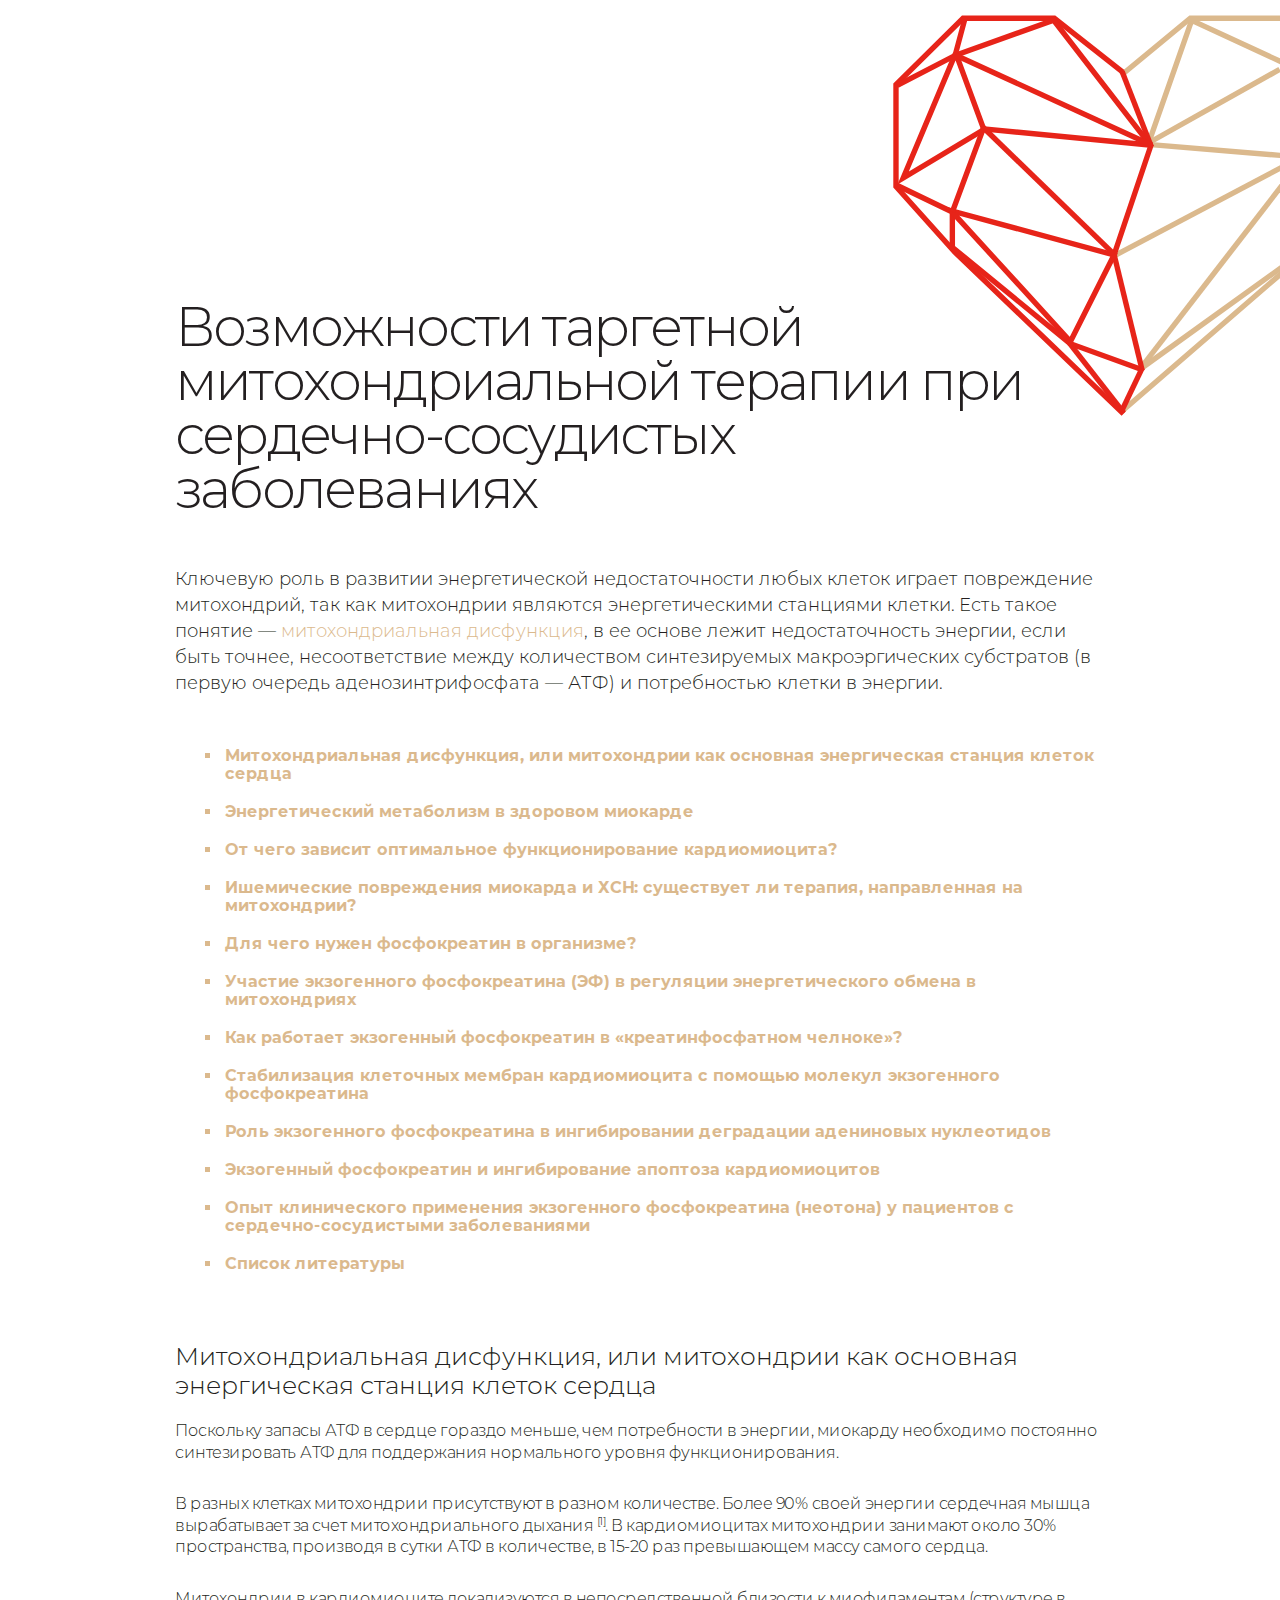
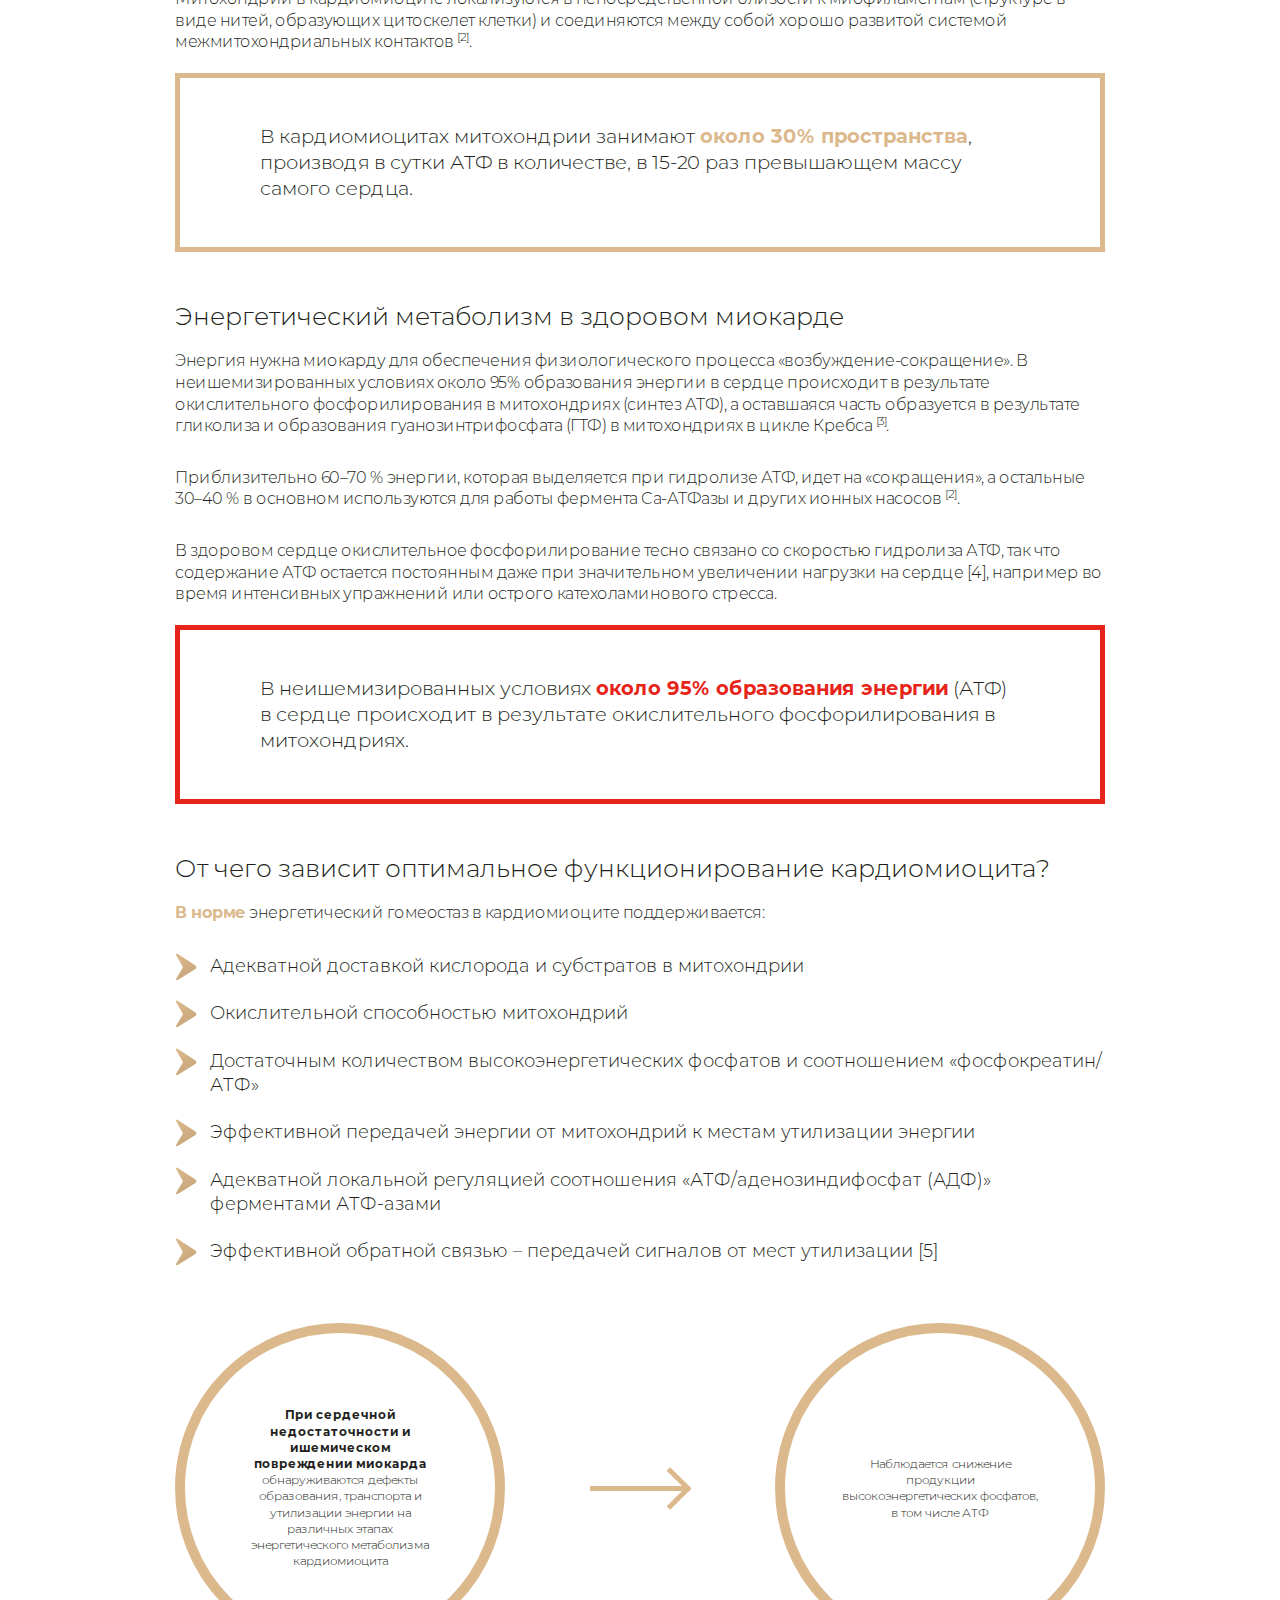
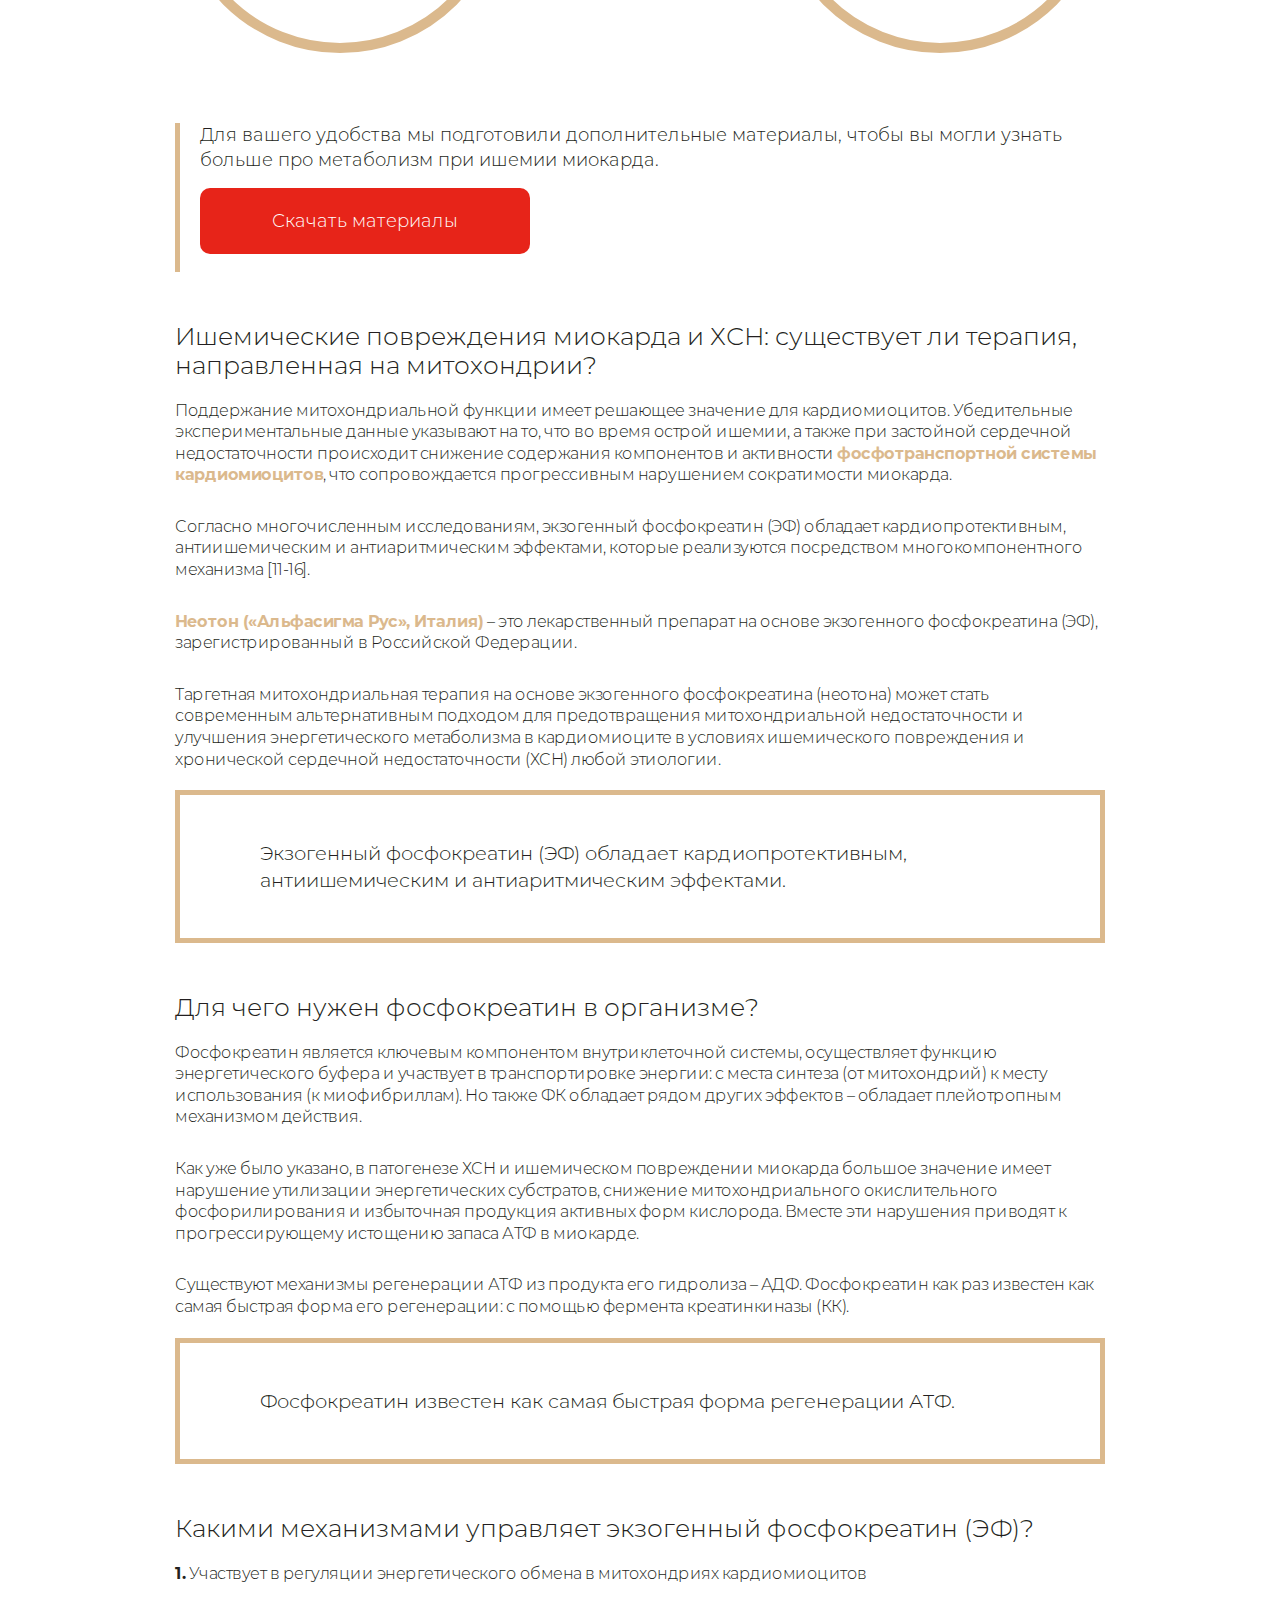
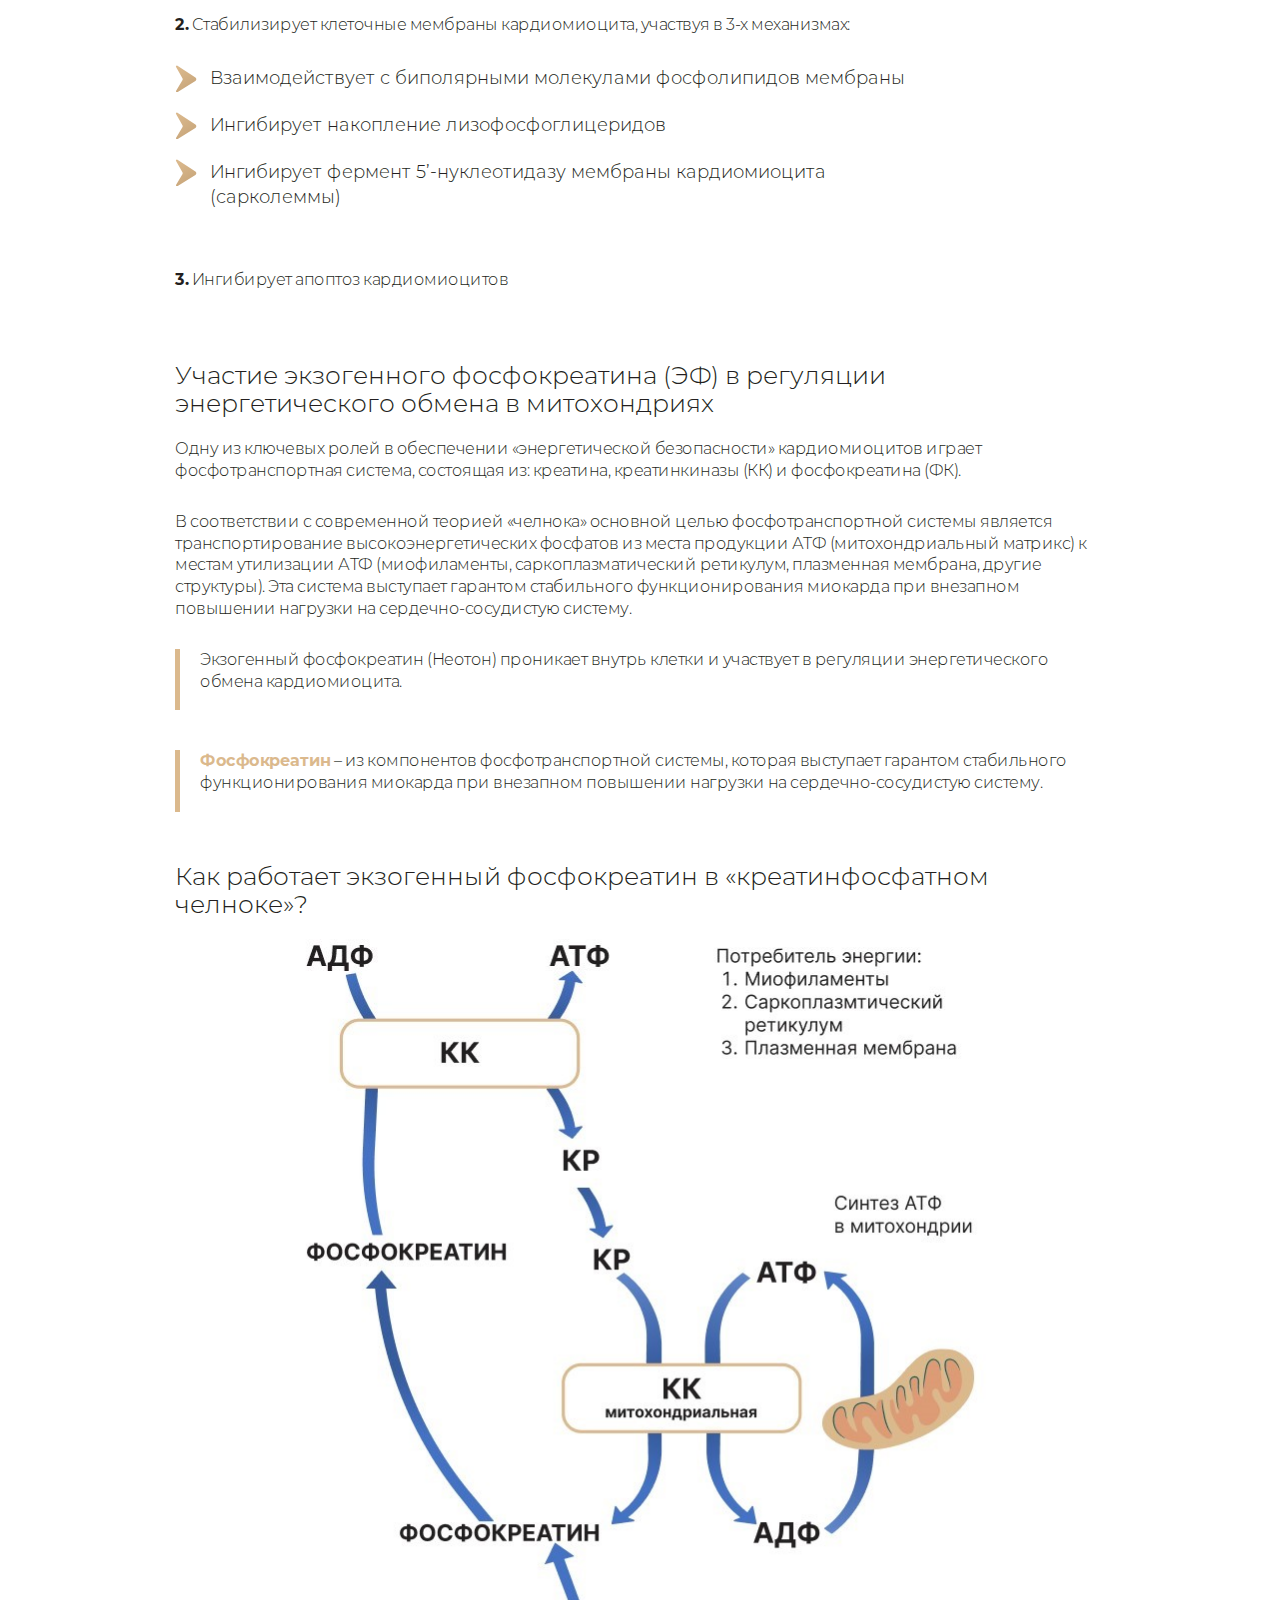
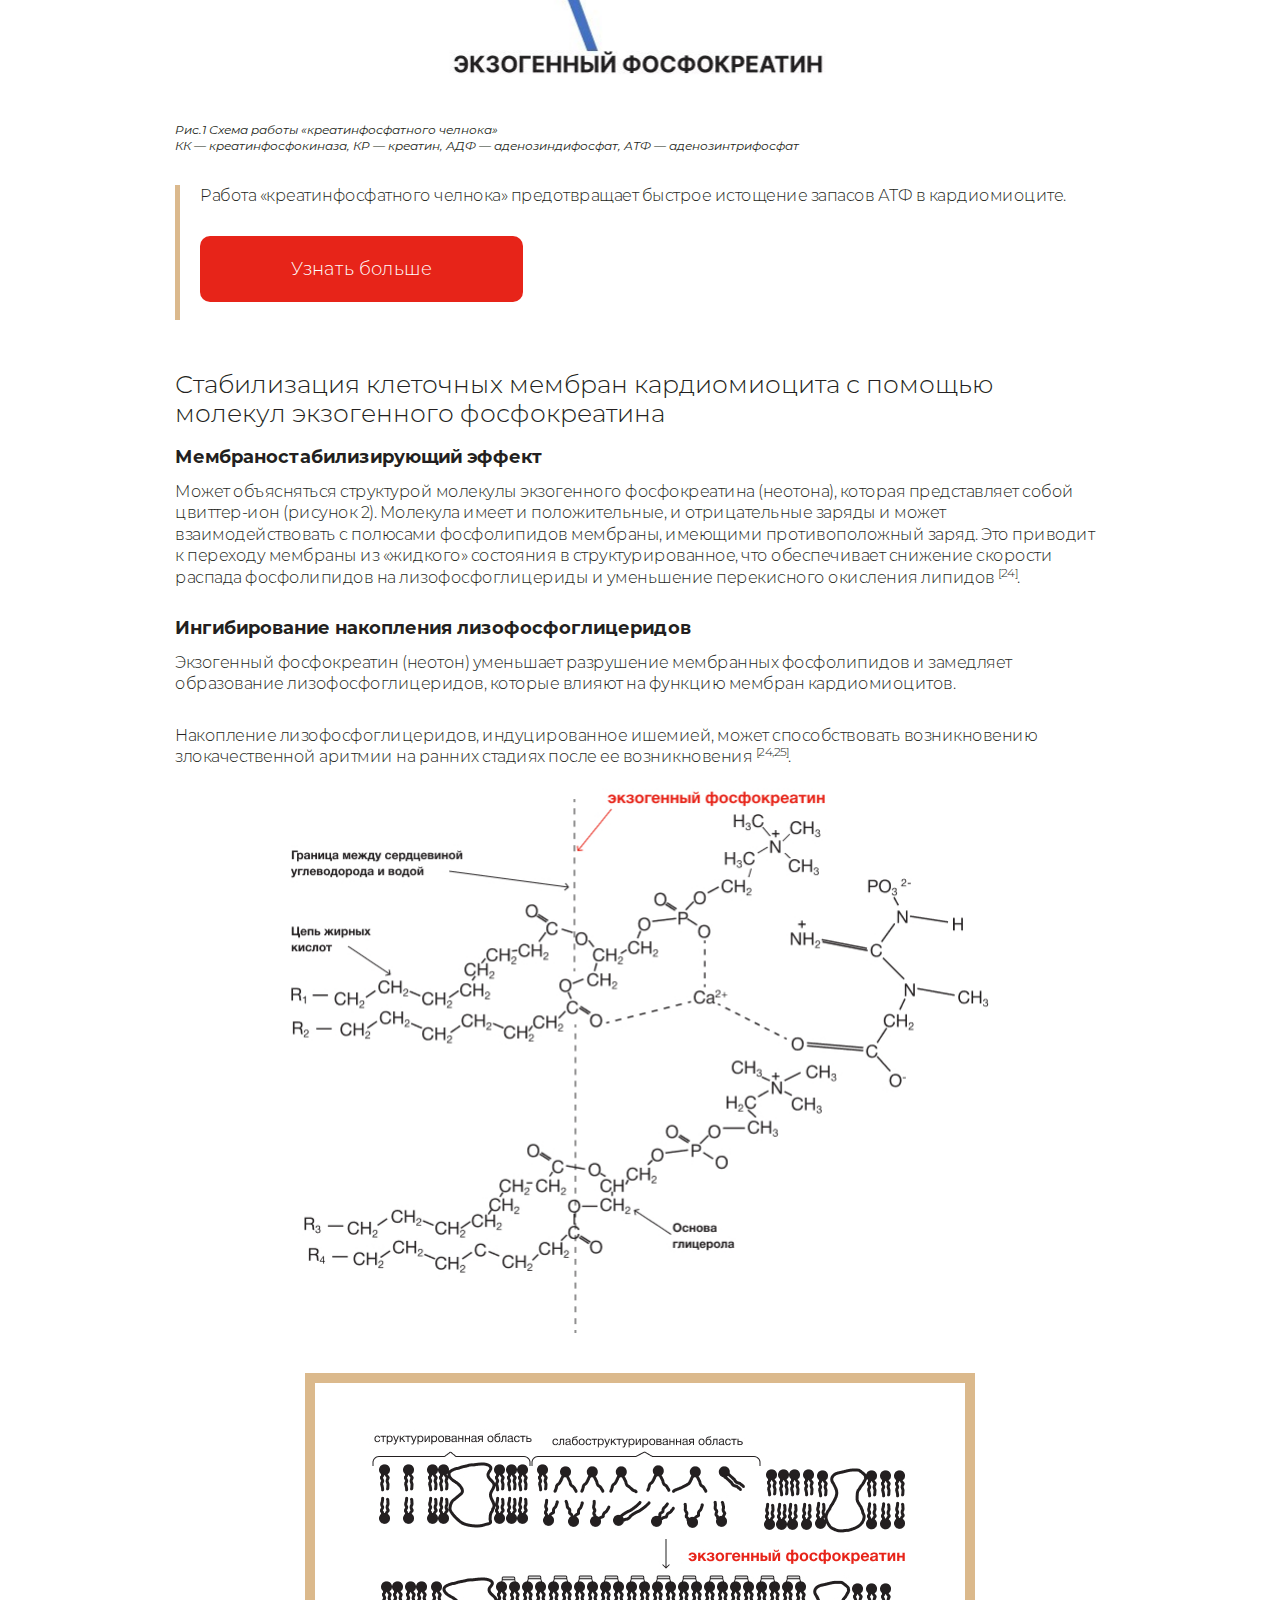
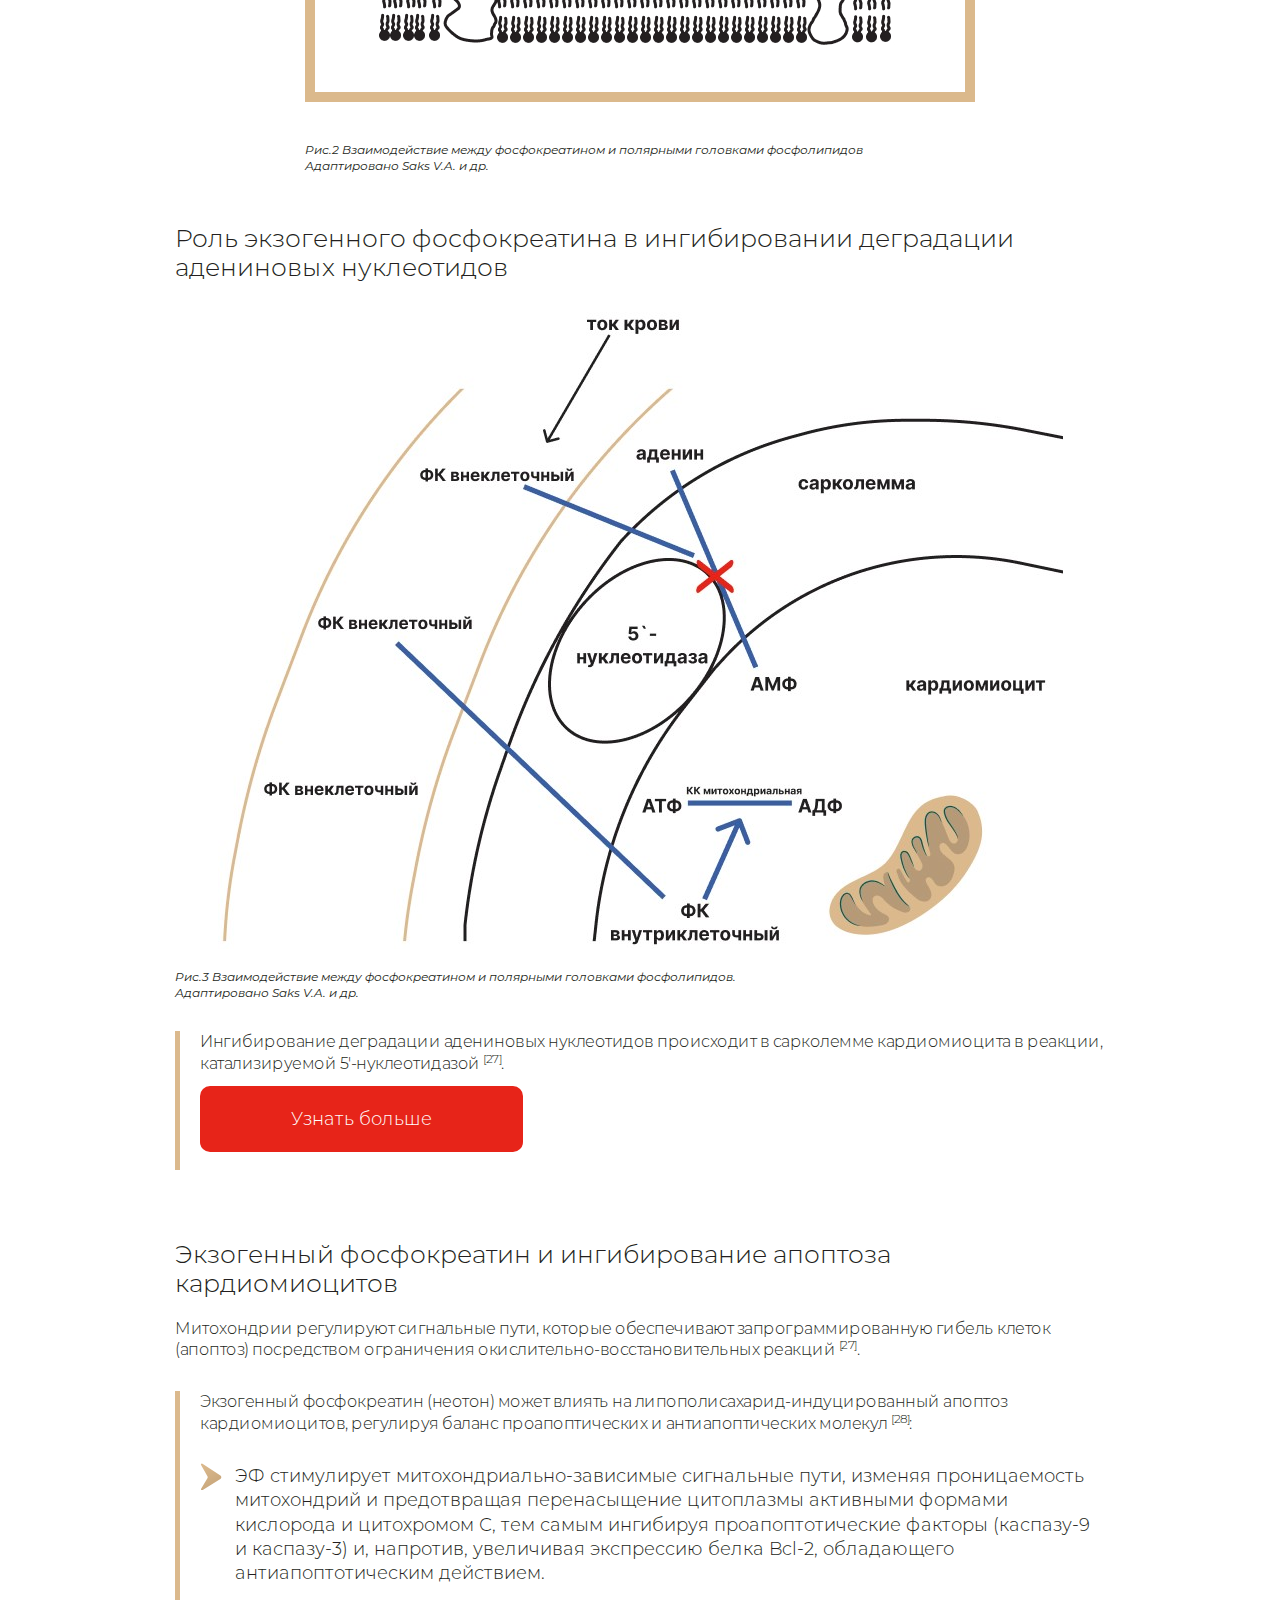
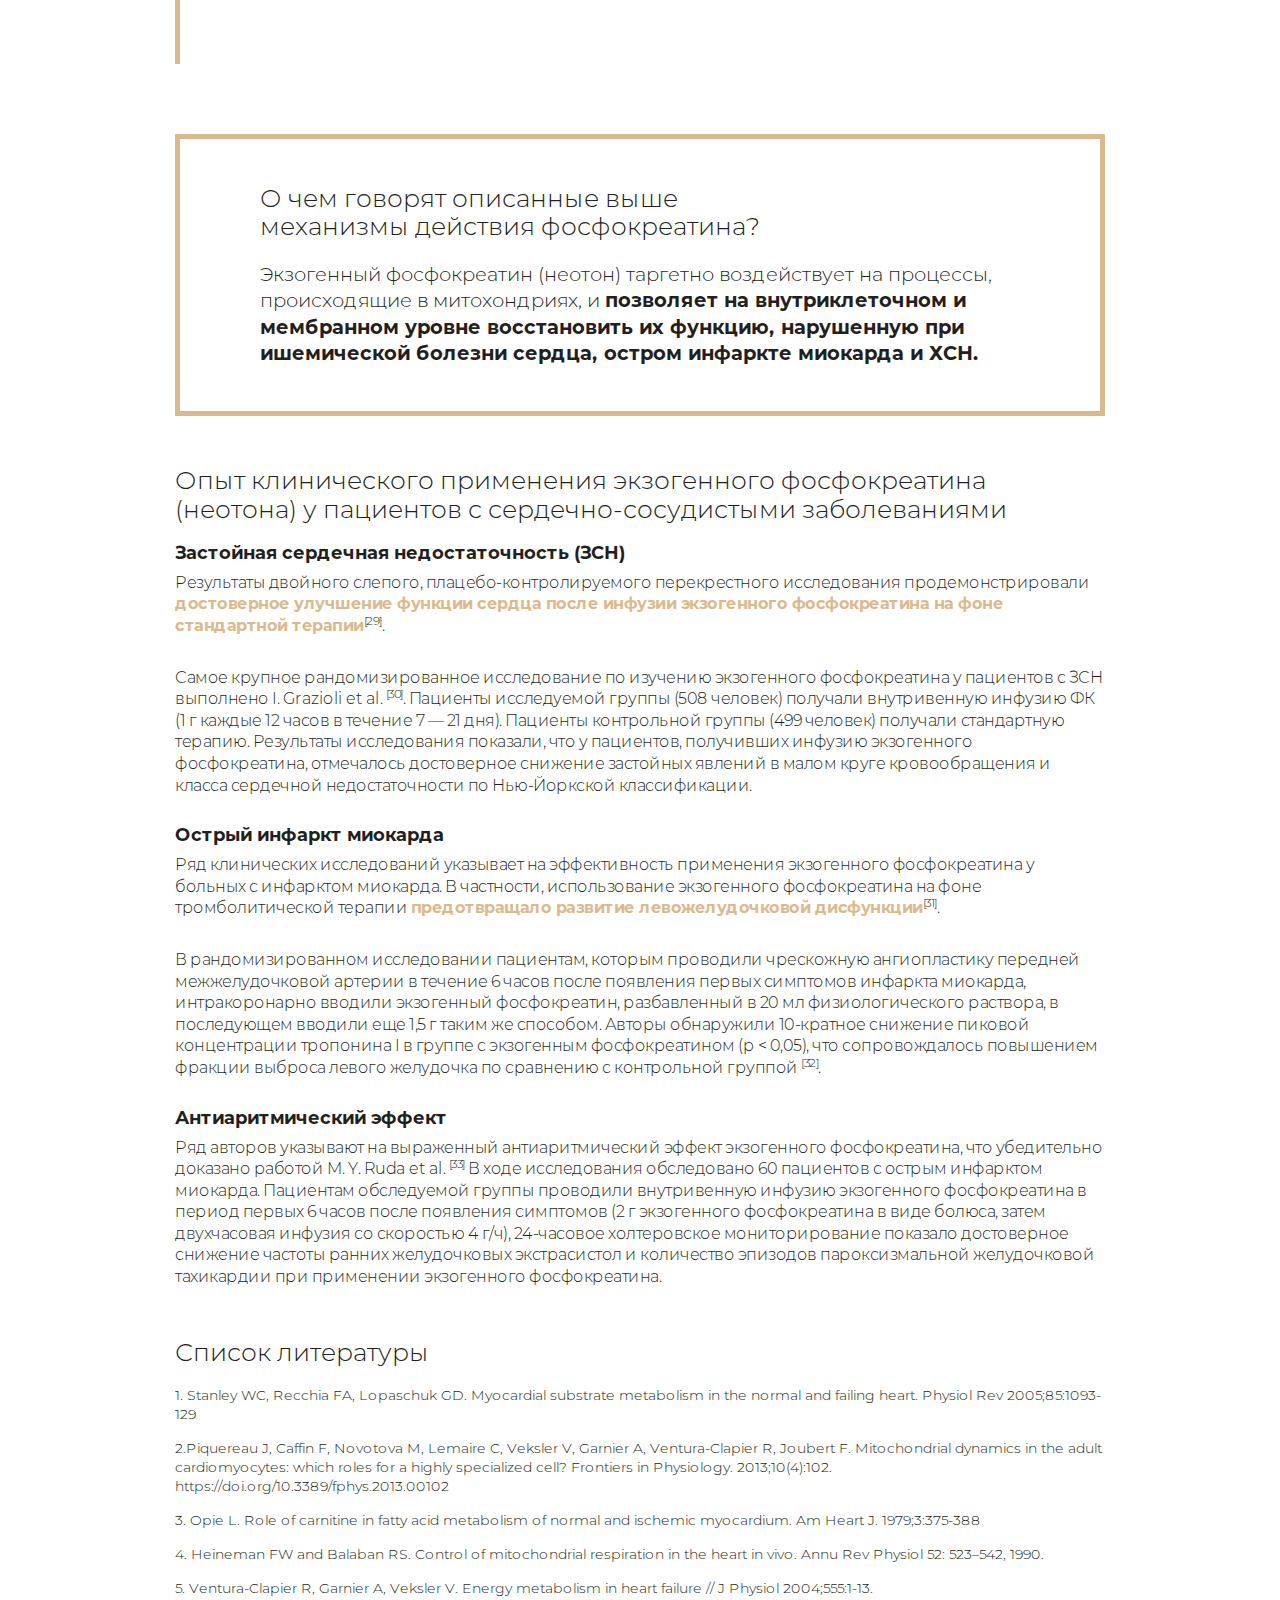
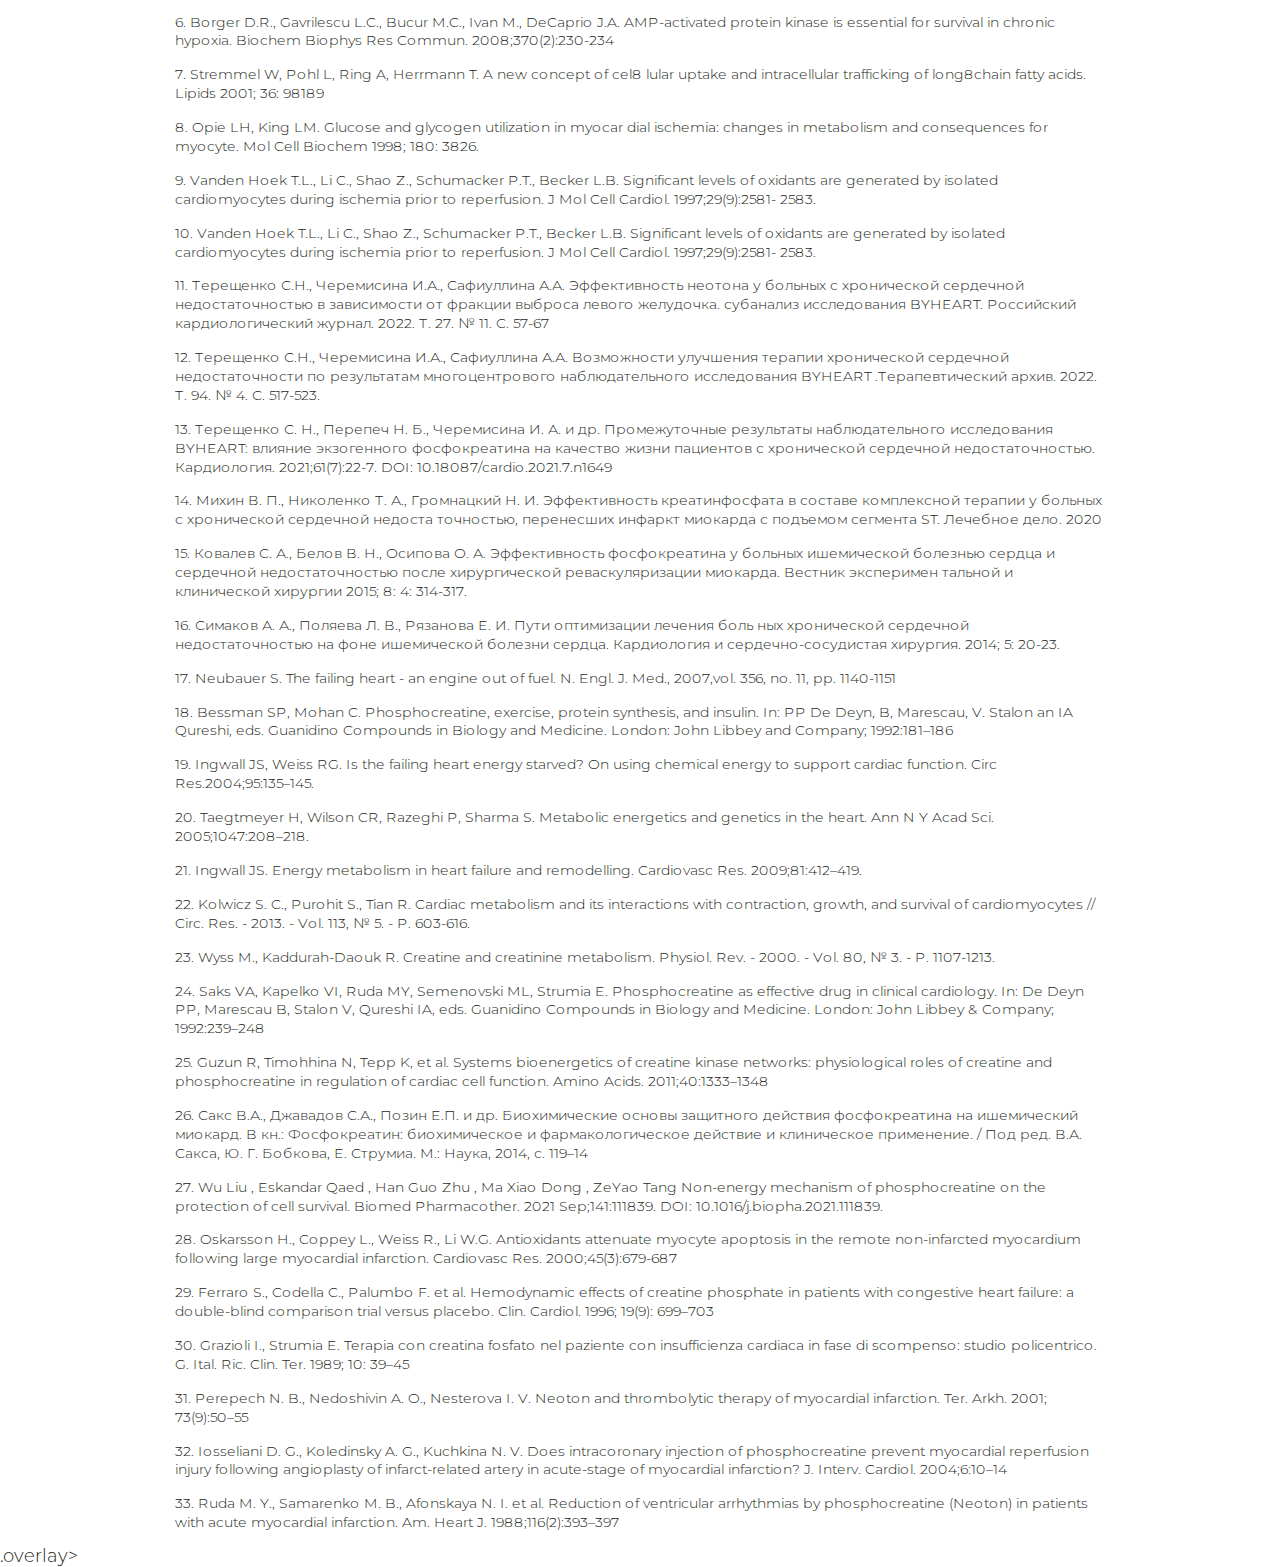
==== index.html @ a8756b61 "footer" ====
<!DOCTYPE html>
<html lang="en">
<head>
  <meta charset="UTF-8">
  <meta http-equiv="X-UA-Compatible" content="IE=edge">
  <meta name="viewport" content="width=device-width, initial-scale=1.0">
  <title>Longread</title>
  <link rel="icon" href="img/favicon/favicon.ico">
  <link rel="apple-touch-icon" sizes="180x180" href="img/favicon/apple-touch-icon-180x180.png">
  <link rel="stylesheet" href="css/style.min.css">
</head>
<body>
	<header class="longread-header" style="background-image: url(img/header-bg.svg);">
		<div class="container">
			<div class="row">
				<div class="col">
          <div class="longread-header__wrapper">
						<h1 class="longread-header__title">
							Возможности таргетной митохондриальной 
							терапии при сердечно-сосудистых заболеваниях
						</h1>
						<div class="longread-header__text">
							<p>
                Ключевую роль в развитии энергетической 
								недостаточности любых клеток играет 
								повреждение митохондрий, так как митохондрии 
								являются энергетическими станциями клетки. 
								Есть такое понятие — <span>митохондриальная дисфункция</span>,
								в ее основе лежит недостаточность энергии, 
								если быть точнее, несоответствие между количеством 
								синтезируемых макроэргических субстратов 
								(в первую очередь аденозинтрифосфата — АТФ) и 
								потребностью клетки в энергии.
							</p>
						</div>
					</div>
				</div>
			</div>	
		</div>
	</header>
  <main class="longread-main">
		<div class="container">
			<div class="row">
				<div class="col">
					<div class="longread-menu menu">
						<ul class="menu__list">
							<li class="menu__item">
								<a href="#block1" class="menu__link">
									Митохондриальная дисфункция, или митохондрии
									как основная энергическая станция клеток сердца
								</a>
							</li>
							<li class="menu__item">
								<a href="#block2" class="menu__link">
                  Энергетический метаболизм в здоровом миокарде
								</a>
							</li>
							<li class="menu__item">
								<a href="#block3" class="menu__link">
                  От чего зависит оптимальное функционирование кардиомиоцита?
								</a>
							</li>
							<li class="menu__item">
								<a href="#block4" class="menu__link">
                  Ишемические повреждения миокарда и ХСН: существует ли терапия, направленная на митохондрии?
								</a>
							</li>
							<li class="menu__item">
								<a href="#block5" class="menu__link">
                  Для чего нужен фосфокреатин в организме?
								</a>
							</li>
							<li class="menu__item">
								<a href="#block7" class="menu__link">
                  Участие экзогенного фосфокреатина (ЭФ) в регуляции энергетического обмена в митохондриях
								</a>
							</li>
							<li class="menu__item">
								<a href="#block8" class="menu__link">
                  Как работает экзогенный фосфокреатин в «креатинфосфатном челноке»?
								</a>
							</li>
							<li class="menu__item">
								<a href="#block9" class="menu__link">
                  Стабилизация клеточных мембран кардиомиоцита с помощью молекул экзогенного фосфокреатина
								</a>
							</li>
							<li class="menu__item">
								<a href="#block10" class="menu__link">
                  Роль экзогенного фосфокреатина в ингибировании деградации адениновых нуклеотидов
								</a>
							</li>
							<li class="menu__item">
								<a href="#block11" class="menu__link">
                  Экзогенный фосфокреатин и ингибирование апоптоза кардиомиоцитов
								</a>
							</li>
							<li class="menu__item">
								<a href="#block13" class="menu__link">
                  Опыт клинического применения экзогенного фосфокреатина (неотона) у пациентов с сердечно-сосудистыми заболеваниями
								</a>
							</li>
							<li class="menu__item">
								<a href="#links" class="menu__link">
                  Список литературы
								</a>
							</li>
						</ul>
					</div>
				</div>
			</div>
		</div>
		<section class="main-info-block info-block info-block--1" id="block1">
			<div class="container">
				<div class="row">
					<div class="col">
            <div class="info-block__wrapper">
							<h2 class="info-block__title">Митохондриальная дисфункция, или митохондрии как основная энергическая станция клеток сердца</h2>
							<div class="info-block__text">
								<p>
									Поскольку запасы АТФ в сердце 
									гораздо меньше, чем потребности 
									в энергии, миокарду необходимо 
									постоянно синтезировать АТФ для 
									поддержания нормального уровня 
									функционирования.
								</p>
								<p>
									В разных клетках митохондрии 
									присутствуют в разном количестве. Более 
									90% своей энергии сердечная мышца вырабатывает
									за счет митохондриального дыхания <a href="#links"><sup>[1]</sup></a>. 
									В кардиомиоцитах митохондрии занимают 
									около 30% пространства, производя в сутки АТФ 
									в количестве, в 15-20 раз превышающем массу самого сердца.
								</p>
								<p>
									Митохондрии в кардиомиоците локализуются 
									в непосредственной близости к миофиламентам 
									(структуре в виде нитей, образующих цитоскелет 
									клетки) и соединяются между собой хорошо развитой 
									системой межмитохондриальных контактов <a href="#links"><sup>[2]</sup></a>.
								</p>
							</div>
							<div class="info-block__bottom">
								<p>
									В кардиомиоцитах митохондрии занимают 
									<span>около 30% пространства</span>, производя в 
									сутки АТФ в количестве, в 15-20 раз 
									превышающем массу самого сердца.
								</p>
							</div>
						</div>
					</div>
				</div>
			</div>
		</section>
		<section class="main-info-block info-block info-block--2" id="block2">
			<div class="container">
				<div class="row">
					<div class="col">
            <div class="info-block__wrapper">
							<h2 class="info-block__title">Энергетический метаболизм в здоровом миокарде</h2>
							<div class="info-block__text">
								<p>
									Энергия нужна миокарду для обеспечения 
									физиологического процесса «возбуждение-сокращение». 
									В неишемизированных условиях около 95% образования 
									энергии в сердце происходит в результате окислительного 
									фосфорилирования в митохондриях (синтез АТФ), 
									а оставшаяся часть образуется в результате гликолиза 
									и образования гуанозинтрифосфата (ГТФ) в митохондриях
									в цикле Кребса <a href="#links"><sup>[3]</sup></a>.
								</p>
								<p>
									Приблизительно 60–70 % энергии, которая выделяется 
									при гидролизе АТФ, идет на «сокращения», а остальные 
									30–40 % в основном используются для работы фермента
									 Са-АТФазы и других ионных насосов <a href="#links"><sup>[2]</sup></a>.
								</p>
								<p>
									В здоровом сердце окислительное фосфорилирование 
									тесно связано со скоростью гидролиза АТФ, так что 
									содержание АТФ остается постоянным даже при 
									значительном увеличении нагрузки на сердце <a href="#links">[4]</a>, 
									например во время интенсивных упражнений или острого 
									катехоламинового стресса.
								</p>
							</div>
							<div class="info-block__bottom info-block__bottom--red">
								<p>
									В неишемизированных условиях <span>около 95% образования 
									энергии</span> (АТФ) в сердце происходит в результате 
									окислительного фосфорилирования в митохондриях.
								</p>
							</div>
						</div>
					</div>
				</div>
			</div>
		</section>
		<section class="main-info-block info-block info-block--3" id="block3">
			<div class="container">
				<div class="row">
					<div class="col">
            <div class="info-block__wrapper">
							<h2 class="info-block__title">От чего зависит оптимальное функционирование кардиомиоцита?</h2>
							<div class="info-block__text">
								<p>
									<span>В норме</span> энергетический гомеостаз в кардиомиоците поддерживается:
								</p>
								<ul class="info-block__list">
									<li class="info-block__item">Адекватной доставкой кислорода и субстратов в митохондрии</li>
									<li class="info-block__item">Окислительной способностью митохондрий</li>
									<li class="info-block__item">Достаточным количеством высокоэнергетических фосфатов и соотношением «фосфокреатин/АТФ»</li>
									<li class="info-block__item">Эффективной передачей энергии от митохондрий к местам утилизации энергии</li>
									<li class="info-block__item">Адекватной локальной регуляцией соотношения «АТФ/аденозиндифосфат (АДФ)» ферментами АТФ-азами</li>
									<li class="info-block__item">Эффективной обратной связью – передачей сигналов от мест утилизации <a href="#links">[5]</a></li>
								</ul>
							</div>
							<div class="info-block__content">
								<div>
									<p>
                    <b>При сердечной недостаточности и ишемическом повреждении миокарда</b> 
										обнаруживаются дефекты образования, транспорта и утилизации 
										энергии на различных этапах энергетического метаболизма кардиомиоцита
								  </p>
								</div>
								<span class="info-block__arrow"></span>
								<div>
									<p>
										Наблюдается снижение продукции высокоэнергетических
										 фосфатов, в том числе АТФ
									</p>
								</div>
							</div>
							<div class="info-block__bordering">
								<p>
									Для вашего удобства мы подготовили дополнительные материалы, 
									чтобы вы могли узнать больше про метаболизм при ишемии миокарда.
								</p>
								<button class="button">Скачать материалы</button>
							</div>
						</div>
						</div>
					</div>
				</div>
			</div>
		</section>
		<section class="main-info-block info-block info-block--4" id="block4">
			<div class="container">
				<div class="row">
					<div class="col">
            <div class="info-block__wrapper">
							<h2 class="info-block__title">Ишемические повреждения миокарда и ХСН: существует ли терапия, направленная на митохондрии?</h2>
							<div class="info-block__text">
								<p>
									Поддержание митохондриальной функции имеет решающее значение 
                  для кардиомиоцитов. Убедительные экспериментальные данные указывают на то, 
                  что во время острой ишемии, а также при застойной сердечной недостаточности 
									происходит снижение содержания компонентов и активности <span>фосфотранспортной 
									системы кардиомиоцитов</span>, что сопровождается прогрессивным нарушением 
									сократимости миокарда.
								</p>
								<p>
									Согласно многочисленным исследованиям, экзогенный фосфокреатин 
									(ЭФ) обладает кардиопротективным, антиишемическим и антиаритмическим 
									эффектами, которые реализуются посредством многокомпонентного 
									механизма [11-16].
								</p>
								<p>
									<span>Неотон («Альфасигма Рус», Италия)</span> – это лекарственный препарат 
									на основе экзогенного фосфокреатина (ЭФ), зарегистрированный в 
									Российской Федерации.
								</p>
								<p>
									Таргетная митохондриальная терапия на основе экзогенного 
									фосфокреатина (неотона) может стать современным альтернативным 
									подходом для предотвращения митохондриальной недостаточности и 
									улучшения энергетического метаболизма 
									в кардиомиоците в условиях ишемического повреждения и хронической сердечной 
									недостаточности (ХСН) любой этиологии.
								</p>
							</div>
							<div class="info-block__bottom">
								<p>
									Экзогенный фосфокреатин (ЭФ) обладает кардиопротективным, 
									антиишемическим и антиаритмическим эффектами.
								</p>
							</div>
						</div>
					</div>
				</div>
			</div>
		</section>
		<section class="main-info-block info-block info-block--5" id="block5">
			<div class="container">
				<div class="row">
					<div class="col">
            <div class="info-block__wrapper">
							<h2 class="info-block__title">Для чего нужен фосфокреатин в организме?</h2>
							<div class="info-block__text">
								<p>
									Фосфокреатин является ключевым компонентом внутриклеточной 
									системы, осуществляет функцию энергетического буфера и 
									участвует в транспортировке энергии: с места синтеза 
									(от митохондрий) к месту использования (к миофибриллам). 
									Но также ФК обладает рядом других эффектов – обладает 
									плейотропным механизмом действия.
								</p>
								<p>
									Как уже было указано, в патогенезе ХСН и ишемическом 
									повреждении миокарда большое значение имеет нарушение 
									утилизации энергетических субстратов, снижение митохондриального 
									окислительного фосфорилирования и избыточная продукция активных 
									форм кислорода. Вместе эти нарушения приводят к прогрессирующему 
									истощению запаса АТФ в миокарде.
								</p>
								<p>
									Существуют механизмы регенерации АТФ из продукта его гидролиза
									 – АДФ. Фосфокреатин как раз известен как самая быстрая форма 
									 его регенерации: с помощью фермента креатинкиназы (КК).
								</p>
							</div>
							<div class="info-block__bottom">
								<p>
									Фосфокреатин известен как самая быстрая форма регенерации АТФ.
								</p>
							</div>
						</div>
					</div>
				</div>
			</div>
		</section>
		<section class="main-info-block info-block info-block--6">
			<div class="container">
				<div class="row">
					<div class="col">
            <div class="info-block__wrapper">
							<h2 class="info-block__title">Какими механизмами управляет экзогенный фосфокреатин (ЭФ)?</h2>
							<div class="info-block__text">
								<p>
									<b>1.</b> Участвует в регуляции энергетического 
									обмена в митохондриях кардиомиоцитов
								</p>
								<p>
									<b>2.</b> Стабилизирует клеточные мембраны 
									кардиомиоцита, участвуя в 3-х механизмах:
								</p>
								<ul class="info-block__list">
									<li class="info-block__item">Взаимодействует с биполярными молекулами фосфолипидов мембраны</li>
									<li class="info-block__item">Ингибирует накопление лизофосфоглицеридов</li>
									<li class="info-block__item">Ингибирует фермент 5’-нуклеотидазу мембраны кардиомиоцита<br>(сарколеммы)</li>
								</ul>
								<p>
									<b>3.</b>  Ингибирует апоптоз кардиомиоцитов
								</p>
							</div>
						</div>
					</div>
				</div>
			</div>
		</section>
		<section class="main-info-block info-block info-block--7" id="block7">
			<div class="container">
				<div class="row">
					<div class="col">
            <div class="info-block__wrapper">
							<h2 class="info-block__title">Участие экзогенного фосфокреатина (ЭФ) в регуляции энергетического обмена в митохондриях</h2>
							<div class="info-block__text">
								<p>
									Одну из ключевых ролей в обеспечении «энергетической 
									безопасности» кардиомиоцитов играет фосфотранспортная 
									система, состоящая из: креатина, креатинкиназы (КК) и
									 фосфокреатина (ФК).
								</p>
								<p>
									В соответствии с современной теорией «челнока» 
									основной целью фосфотранспортной системы является 
									транспортирование высокоэнергетических фосфатов 
									из места продукции АТФ (митохондриальный матрикс) 
									к местам утилизации АТФ (миофиламенты, 
									саркоплазматический ретикулум, плазменная мембрана, 
									другие структуры). Эта система выступает гарантом 
									стабильного функционирования миокарда при внезапном 
									повышении нагрузки на сердечно-сосудистую систему.
								</p>
								<div class="info-block__bordering">
									<p>
                    Экзогенный фосфокреатин (Неотон) проникает 
										внутрь клетки и участвует в регуляции энергетического 
										обмена кардиомиоцита.
									</p>
								</div>
								<div class="info-block__bordering">
									<p>
                    <span>Фосфокреатин</span> – из компонентов фосфотранспортной 
										системы, которая выступает гарантом стабильного 
										функционирования миокарда при внезапном повышении 
										нагрузки на сердечно-сосудистую систему.
									</p>
								</div>
							</div>
						</div>
					</div>
				</div>
			</div>
		</section>
		<section class="main-info-block info-block info-block--8" id="block8">
			<div class="container">
				<div class="row">
					<div class="col">
            <div class="info-block__wrapper">
							<h2 class="info-block__title">Как работает экзогенный фосфокреатин в «креатинфосфатном челноке»?</h2>
							<div class="info-block__image">
								<img src="img/img-1.jpg" alt="Как работает экзогенный фосфокреатин в «креатинфосфатном челноке»?" class="img-responsive" width="845" height="830">
							</div>
							<div class="info-block__comment">
								Рис.1 Схема работы «креатинфосфатного 
								челнока»<br>КК — креатинфосфокиназа, 
								КР — креатин, АДФ — аденозиндифосфат, 
								АТФ — аденозинтрифосфат
							</div>
							<div class="info-block__text">
								<div class="info-block__bordering">
									<p>
                    Работа «креатинфосфатного челнока» 
										предотвра­щает быстрое истощение запасов 
										АТФ в кардиомиоците.
									</p>
									<button class="button">Узнать больше</button>
								</div>
							</div>
						</div>
					</div>
				</div>
			</div>
		</section>
		<section class="main-info-block info-block info-block--9" id="block9">
			<div class="container">
				<div class="row">
					<div class="col">
            <div class="info-block__wrapper">
							<h2 class="info-block__title">Стабилизация клеточных мембран кардиомиоцита с помощью молекул экзогенного фосфокреатина</h2>
							<div class="info-block__text">
								<b>Мембраностабилизирующий эффект</b>
								<p>
									Может объясняться структурой молекулы 
									экзогенного фосфокреатина (неотона), 
									которая представляет собой цвиттер-ион 
									(рисунок 2). Молекула имеет и положительные,
									и отрицательные заряды и может взаимодействовать 
									с полюсами фосфолипидов мембраны, имеющими 
									противоположный заряд. Это приводит к переходу 
									мембраны из «жидкого» состояния в структурированное,
									что обеспечивает снижение скорости распада 
									фосфолипидов на лизофосфоглицериды и уменьшение
									перекисного окисления липидов <a href="#links"><sup>[24]</sup></a>.
								</p>
								<b>Ингибирование накопления лизофосфоглицеридов</b>
								<p>
									Экзогенный фосфокреатин (неотон) уменьшает 
									разрушение мембранных фосфолипидов и замедляет 
									образование лизофосфоглицеридов, которые влияют 
									на функцию мембран кардиомиоцитов.
								</p>
								<p>
									Накопление лизофосфоглицеридов, 
									индуцированное ишемией, может 
									способствовать возникновению злокачественной 
									аритмии на ранних стадиях после ее возникновения
									<a href="#links"><sup>[24,25]</sup></a>.
								</p>
							</div>		
							<div class="info-block__image">
								<img src="img/image-2.jpg" alt="Формула" class="img-responsive" width="700" height="544">
							</div>
							<div class="info-block__image">
								<img src="img/image-3.jpg" alt="Рис.2 Взаимодействие между фосфокреатином и полярными головками фосфолипидов" class="img-responsive" width="670" height="330">
              </div>
							<div class="info-block__comment">
								Рис.2 Взаимодействие между фосфокреатином 
								и полярными головками фосфолипидов<br>
								Адаптировано Saks V.A. и др.
							</div>
						 </div>
						</div>
					</div>
				</div>
			</div>
		</section>
		<section class="main-info-block info-block info-block--10" id="block10">
			<div class="container">
				<div class="row">
					<div class="col">
            <div class="info-block__wrapper">
							<h2 class="info-block__title">Роль экзогенного фосфокреатина в ингибировании деградации адениновых нуклеотидов</h2>
							<div class="info-block__image">
								<img src="img/image-4.jpg" alt="Как работает экзогенный фосфокреатин в «креатинфосфатном челноке»?" class="img-responsive" width="845" height="830">
							</div>
							<div class="info-block__comment">
								Рис.3  Взаимодействие между фосфокреатином и 
								полярными головками фосфолипидов.<br> Адаптировано 
								Saks V.A. и др.
							</div>
							<div class="info-block__text">
								<div class="info-block__bordering">
									<p>
                    Ингибирование деградации адениновых 
										нуклеотидов происходит в сарколемме 
										кардиомиоцита в реакции, катализируемой 
										5'-нуклеотидазой <a href="#links"><sup>[27]</sup></a>.
									</p>
									<button class="button">Узнать больше</button>
								</div>
							</div>
						</div>
					</div>
				</div>
			</div>
		</section>
		<section class="main-info-block info-block info-block--11" id="block11">
			<div class="container">
				<div class="row">
					<div class="col">
            <div class="info-block__wrapper">
							<h2 class="info-block__title">Экзогенный фосфокреатин и ингибирование апоптоза кардиомиоцитов</h2>
							<div class="info-block__text">
								<p>
									Митохондрии регулируют сигнальные пути, 
									которые обеспечивают запрограммированную гибель клеток (апоптоз) 
									посредством ограничения окислительно-восстановительных реакций <a href="#links"><sup>[27]</sup></a>.
								</p>
								<div class="info-block__bordering">
									<p>
										Экзогенный фосфокреатин (неотон) может влиять на 
										липополисахарид-индуцированный апоптоз кардиомиоцитов, 
										регулируя баланс проапоптических и 
										антиапоптических молекул <a href="#links"><sup>[28]</sup></a>:
									</p>
									<ul class="info-block__list">
										<li class="info-block__item">
											ЭФ стимулирует митохондриально-зависимые сигнальные пути,
											изменяя проницаемость митохондрий и предотвращая перенасыщение
											цитоплазмы активными формами кислорода и цитохромом С, 
											тем самым ингибируя проапоптотические факторы (каспазу-9 
											и каспазу-3) и, напротив, увеличивая экспрессию белка Bcl-2, 
											обладающего антиапоптотическим действием.
										</li>
									</ul>
							  </div>
							</div>
						</div>
					</div>
				</div>
			</div>
		</section>
		<section class="main-info-block info-block info-block--12">
			<div class="container">
				<div class="row">
					<div class="col">
						<div class="info-block__bottom">
							<h2 class="info-block__title">О чем говорят описанные выше<br>механизмы действия фосфокреатина?</h2>
							<p>
								Экзогенный фосфокреатин (неотон) таргетно 
								воздействует на процессы, происходящие в митохондриях, 
								и <b>позволяет на внутриклеточном и мембранном уровне 
								восстановить их функцию, нарушенную при ишемической 
								болезни сердца, остром инфаркте миокарда и ХСН.</b>
							</p>
						</div>
					</div>
				</div>
			</div>
		</section>
		<section class="main-info-block info-block info-block--13" id="block13">
			<div class="container">
				<div class="row">
					<div class="col">
            <div class="info-block__wrapper">
							<h2 class="info-block__title">Опыт клинического применения экзогенного фосфокреатина (неотона) у пациентов с сердечно-сосудистыми заболеваниями</h2>
							<div class="info-block__text">
								<b>Застойная сердечная недостаточность (ЗСН)</b>
								<p>
									Результаты двойного слепого, плацебо-контролируемого 
									перекрестного исследования продемонстрировали 
									<span>достоверное улучшение функции сердца после инфузии 
									экзогенного фосфокреатина на фоне стандартной 
									терапии</span><a href="#links"><sup>[29]</sup></a>.
								</p>
								<p>
									Самое крупное рандомизированное исследование по 
									изучению экзогенного фосфокреатина у пациентов 
									с ЗСН выполнено I. Grazioli et al. <a href="#links"><sup>[30]</sup></a>. 
									Пациенты исследуемой группы (508 человек) 
									получали внутривенную инфузию ФК (1 г каждые 12 
									часов в течение 7 — 21 дня). Пациенты контрольной 
									группы (499 человек) получали стандартную терапию. 
									Результаты исследования показали, что у пациентов, 
									получивших инфузию экзогенного фосфокреатина, 
									отмечалось достоверное снижение застойных явлений в 
									малом круге кровообращения и класса сердечной 
									недостаточности по Нью-Йоркской классификации.
								</p>
								<b>Острый инфаркт миокарда</b>
								<p>
									Ряд клинических исследований указывает на эффективность 
									применения экзогенного фосфокреатина у больных с
									инфарктом миокарда. В частности, использование 
									экзогенного фосфокреатина на фоне тромболитической 
									терапии <span>предотвращало развитие левожелудочковой 
									дисфункции</span><a href="#links"><sup>[31]</sup></a>.
								</p>
								<p>
									В рандомизированном исследовании пациентам, 
									которым проводили чрескожную ангиопластику 
									передней межжелудочковой артерии в течение 6 
									часов после появления первых симптомов инфаркта 
									миокарда, интракоронарно вводили экзогенный 
									фосфокреатин, разбавленный в 20 мл 
									физиологического раствора, в последующем 
									вводили еще 1,5 г таким же способом. Авторы 
									обнаружили 10-кратное снижение пиковой 
									концентрации тропонина I в группе с экзогенным 
									фосфокреатином (p < 0,05), что сопровождалось 
									повышением фракции выброса левого желудочка по 
									сравнению с контрольной группой <a href="#links"><sup>[32]</sup></a>.
								</p>
								<b>Антиаритмический эффект</b>
								<p>
									Ряд авторов указывают на выраженный 
									антиаритмический эффект экзогенного 
									фосфокреатина, что убедительно доказано 
									работой M. Y. Ruda et al. <a href="#links"><sup>[33]</sup></a> В ходе 
									исследования обследовано 60 пациентов с 
									острым инфарктом миокарда. Пациентам 
									обследуемой группы проводили внутривенную 
									инфузию экзогенного фосфокреатина в период 
									первых 6 часов после появления симптомов 
									(2 г экзогенного фосфокреатина в виде 
									болюса, затем двухчасовая инфузия со 
									скоростью 4 г/ч), 24-часовое холтеровское 
									мониторирование показало достоверное 
									снижение частоты ранних желудочковых 
									экстрасистол и количество эпизодов 
									пароксизмальной желудочковой тахикардии 
									при применении экзогенного фосфокреатина.
								</p>
							</div>		
						 <!-- </div> -->
						</div>
					</div>
				</div>
			</div>
		</section>
		<footer class="main-footer links" id="links">
			<div class="container">
				<div class="row">
					<div class="col">
						<div class="links__wrapper">
							<h2 class="links__title">Список литературы</h2>
							<ul class="links__list">
								<li class="links__item">
									1. Stanley WC, Recchia FA, Lopaschuk GD. Myocardial 
									substrate metabolism in the normal and failing heart. 
									Physiol Rev 2005;85:1093-129
								</li>
								<li class="links__item">
                  2.Piquereau J, Caffin F, Novotova M, Lemaire C, Veksler V, 
									Garnier A, Ventura-Clapier R, Joubert F. Mitochondrial 
									dynamics in the adult cardiomyocytes: which roles for a 
									highly specialized cell? Frontiers in Physiology. 
									2013;10(4):102. https://doi.org/10.3389/fphys.2013.00102
								</li>
								<li class="links__item">
                  3. Opie L. Role of carnitine in 
									fatty acid metabolism of normal and ischemic myocardium. 
									Am Heart J. 1979;3:375-388
                </li>
								<li class="links__item">
                  4. Heineman FW and Balaban RS. Control of 
									mitochondrial respiration in the heart in vivo.
									 Annu Rev Physiol 52: 523–542, 1990.
								</li>
								<li class="links__item">
                  5. Ventura-Clapier R, Garnier A, Veksler V. 
									Energy metabolism in heart failure // J Physiol 
									2004;555:1-13.
								</li>
								<li class="links__item">
                  6. Borger D.R., Gavrilescu L.C., Bucur M.C., Ivan M., DeCaprio J.A. AMP-activated protein kinase is essential for survival in chronic hypoxia. 
									Biochem Biophys Res Commun. 2008;370(2):230-234
								</li>
								<li class="links__item">
                  7. Stremmel W, Pohl L, Ring A, Herrmann T. 
									A new concept of cel8 lular uptake and intracellular 
									trafficking of long8chain fatty acids. Lipids 2001; 36: 98189
								</li>
								<li class="links__item">
                  8. Opie LH, King LM. Glucose and glycogen 
									utilization in myocar dial ischemia: changes 
									in metabolism and consequences for myocyte. 
									Mol Cell Biochem 1998; 180: 3826.
								</li>
								<li class="links__item">
                  9. Vanden Hoek T.L., Li C., Shao Z., 
									Schumacker P.T., Becker L.B. Significant 
									levels of oxidants are generated by isolated 
									cardiomyocytes during ischemia prior to reperfusion. 
									J Mol Cell Cardiol. 1997;29(9):2581- 2583.
								</li>
								<li class="links__item">
                  10. Vanden Hoek T.L., Li C., Shao Z., 
									Schumacker P.T., Becker L.B. Significant levels 
									of oxidants are generated by isolated cardiomyocytes 
									during ischemia prior to reperfusion. J Mol Cell Cardiol. 
									1997;29(9):2581- 2583.
								</li>
								<li class="links__item">
                  11. Терещенко С.Н., Черемисина И.А., Сафиуллина А.А.
									Эффективность неотона у больных с хронической 
									сердечной недостаточностью в зависимости от фракции 
									выброса левого желудочка. субанализ исследования BYHEART. 
									Российский кардиологический журнал. 2022. Т. 27. № 11. С. 57-67
								</li>
								<li class="links__item">
                  12. Терещенко С.Н., Черемисина И.А., 
									Сафиуллина А.А. Возможности улучшения терапии хронической 
									сердечной недостаточности по результатам многоцентрового 
									наблюдательного исследования BYHEART .Терапевтический архив. 
									2022. Т. 94. № 4. С. 517-523.
								</li>
								<li class="links__item">
                  13. Терещенко С. Н., Перепеч Н. Б., Черемисина И. А. 
									и др. Промежуточные результаты наблюдательного 
									исследования BYHEART: влияние экзогенного фосфокреатина 
									на качество жизни пациентов с хронической сердечной 
									недостаточностью. Кардиология. 2021;61(7):22-7. DOI: 
									10.18087/cardio.2021.7.n1649
								</li>
								<li class="links__item">
                  14. Михин В. П., Николенко Т. А., Громнацкий Н. И. 
									Эффективность креатинфосфата в составе комплексной терапии 
									у больных с хронической сердечной недоста точностью, 
									перенесших инфаркт миокарда с подъемом сегмента ST. 
									Лечебное дело. 2020
								</li>
								<li class="links__item">
                  15. Ковалев С. А., Белов В. Н., Осипова О. А. 
									Эффективность фосфокреатина у больных ишемической 
									болезнью сердца и сердечной недостаточностью после 
									хирургической реваскуляризации миокарда. 
									Вестник эксперимен тальной и клинической хирургии 
									2015; 8: 4: 314-317.
								</li>
								<li class="links__item">
                  16. Симаков А. А., Поляева Л. В., Рязанова Е. И. 
									Пути оптимизации лечения боль ных хронической 
									сердечной недостаточностью на фоне ишемической 
									болезни сердца. Кардиология и сердечно-сосудистая 
									хирургия. 2014; 5: 20-23.
								</li>
								<li class="links__item">
                  17. Neubauer S. The failing heart - an 
									engine out of fuel. N. Engl. J. Med., 
									2007,vol. 356, no. 11, pp. 1140-1151
								</li>
								<li class="links__item">
                  18. Bessman SP, Mohan C. Phosphocreatine, 
									exercise, protein synthesis, and insulin. In: PP De Deyn,
									B, Marescau, V. Stalon an IA Qureshi, eds. Guanidino Compounds 
									in Biology and Medicine. London: John Libbey and Company; 1992:181–186
								</li>
								<li class="links__item">
                  19. Ingwall JS, Weiss RG. Is the failing heart energy starved? 
									On using chemical energy to support cardiac function. 
									Circ Res.2004;95:135–145.
								</li>
								<li class="links__item">
                  20. Taegtmeyer H, Wilson CR, Razeghi P, Sharma S. 
									Metabolic energetics and genetics in the heart. 
									Ann N Y Acad Sci. 2005;1047:208–218.
								</li>
								<li class="links__item">
                  21. Ingwall JS. Energy metabolism in heart failure and remodelling. Cardiovasc Res. 2009;81:412–419.
								</li>
								<li class="links__item">
                  22. Kolwicz S. C., Purohit S., Tian R. Cardiac metabolism and its 
									interactions with contraction, growth, and survival 
									of cardiomyocytes // Circ. Res. - 2013. - Vol. 113, № 5. - P. 603-616.
                </li>
								<li class="links__item">
                  23. Wyss M., Kaddurah-Daouk R. Creatine and 
									creatinine metabolism. Physiol. Rev. - 2000. - 
									Vol. 80, № 3. - P. 1107-1213.
								</li>
								<li class="links__item">
                  24. Saks VA, Kapelko VI, Ruda MY, Semenovski ML, 
									Strumia E. Phosphocreatine as effective drug in clinical 
									cardiology. In: De Deyn PP, Marescau B, Stalon V, Qureshi IA,
									 eds. Guanidino Compounds in Biology and Medicine. London: 
									 John Libbey & Company; 1992:239–248
								</li>
								<li class="links__item">
                  25. Guzun R, Timohhina N, Tepp K, et al. Systems bioenergetics 
									of creatine kinase networks: physiological roles of creatine and 
									phosphocreatine in regulation of cardiac cell function. Amino Acids. 
									2011;40:1333–1348
								</li>
								<li class="links__item">
                  26. Сакс В.А., Джавадов С.А., Позин Е.П. и др. Биохимические 
									основы защитного действия фосфокреатина на ишемический миокард.
									В кн.: Фосфокреатин: биохимическое и фармакологическое действие 
									и клиническое применение. / Под ред. В.А. Сакса, Ю. Г. Бобкова, 
									Е. Струмиа. М.: Наука, 2014, с. 119–14
								</li>
								<li class="links__item">
                  27. Wu Liu , Eskandar Qaed , Han Guo Zhu , Ma Xiao Dong , 
									ZeYao Tang Non-energy mechanism of phosphocreatine on the 
									protection of cell survival. Biomed Pharmacother. 
									2021 Sep;141:111839. DOI: 10.1016/j.biopha.2021.111839.
								</li>
								<li class="links__item">
                  28. Oskarsson H., Coppey L., Weiss R., Li W.G. 
									Antioxidants attenuate myocyte apoptosis in the 
									remote non-infarcted myocardium following large myocardial 
									infarction. Cardiovasc Res. 2000;45(3):679-687
								</li>
								<li class="links__item">
                  29. Ferraro S., Codella C., Palumbo F. et al. 
									Hemodynamic effects of creatine phosphate in patients
									with congestive heart failure: a double-blind comparison 
									trial versus placebo. Clin. Cardiol. 1996; 19(9): 699–703
								</li>
								<li class="links__item">
                  30. Grazioli I., Strumia E. Terapia con creatina 
									fosfato nel paziente con insufficienza cardiaca in fase 
									di scompenso: studio policentrico. G. Ital. Ric. Clin. Ter. 
									1989; 10: 39–45
								</li>
								<li class="links__item">
                  31. Perepech N. B., Nedoshivin A. O., Nesterova I. V. 
									Neoton and thrombolytic therapy of myocardial infarction. 
									Ter. Arkh. 2001; 73(9):50–55
								</li>
								<li class="links__item">
                  32. Iosseliani D. G., Koledinsky A. G., Kuchkina
									 N. V. Does intracoronary injection of phosphocreatine prevent
									  myocardial reperfusion injury following angioplasty of 
										infarct-related artery in acute-stage of myocardial infarction?
										 J. Interv. Cardiol. 2004;6:10–14
								</li>
								<li class="links__item">
                  33. Ruda M. Y., Samarenko M. B., Afonskaya N. 
									I. et al. Reduction of ventricular arrhythmias by 
									phosphocreatine (Neoton) in patients with acute myocardial 
									infarction. Am. Heart J. 1988;116(2):393–397
								</li>
							</ul>
						</div>
					</div>
				</div>
			</div>
		</footer>
	</main>
	<!-- </div> -->
	.overlay>

	
  <script src="js/main.min.js"></script>
</body>
</html>
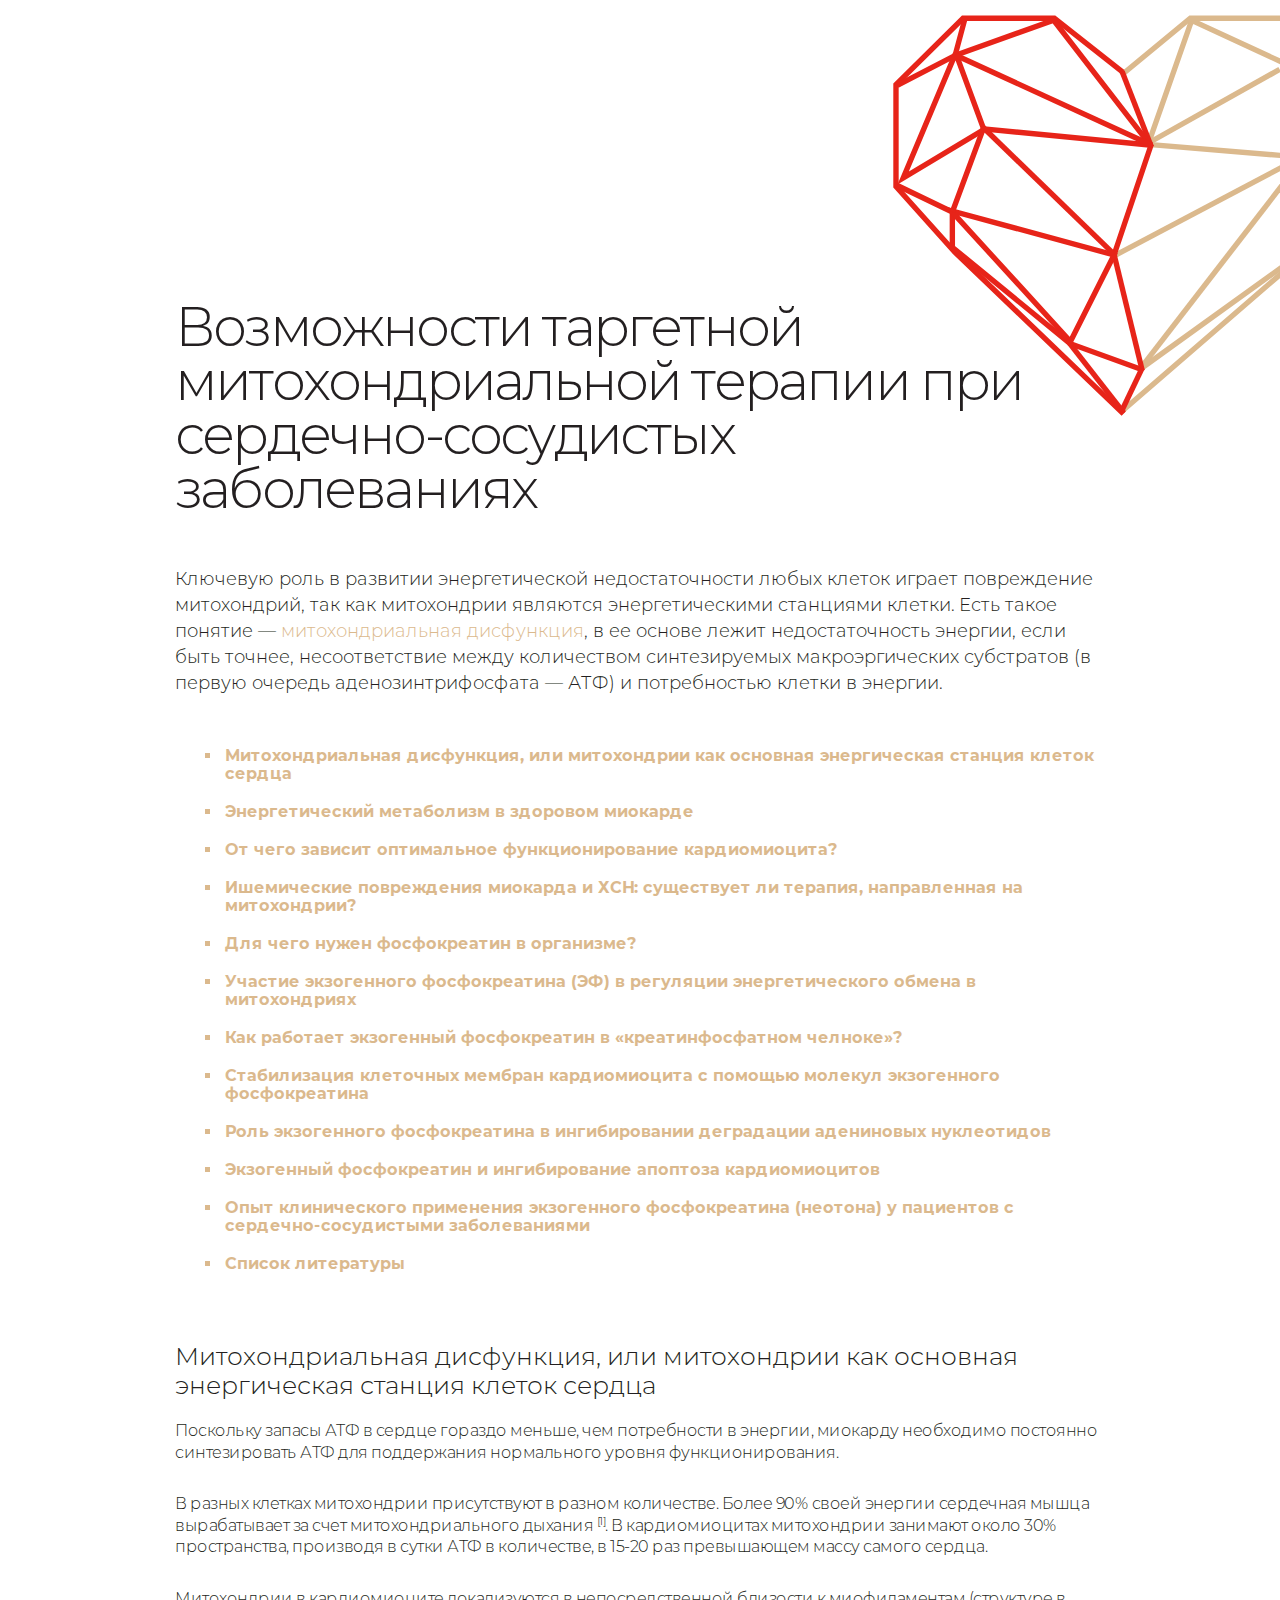
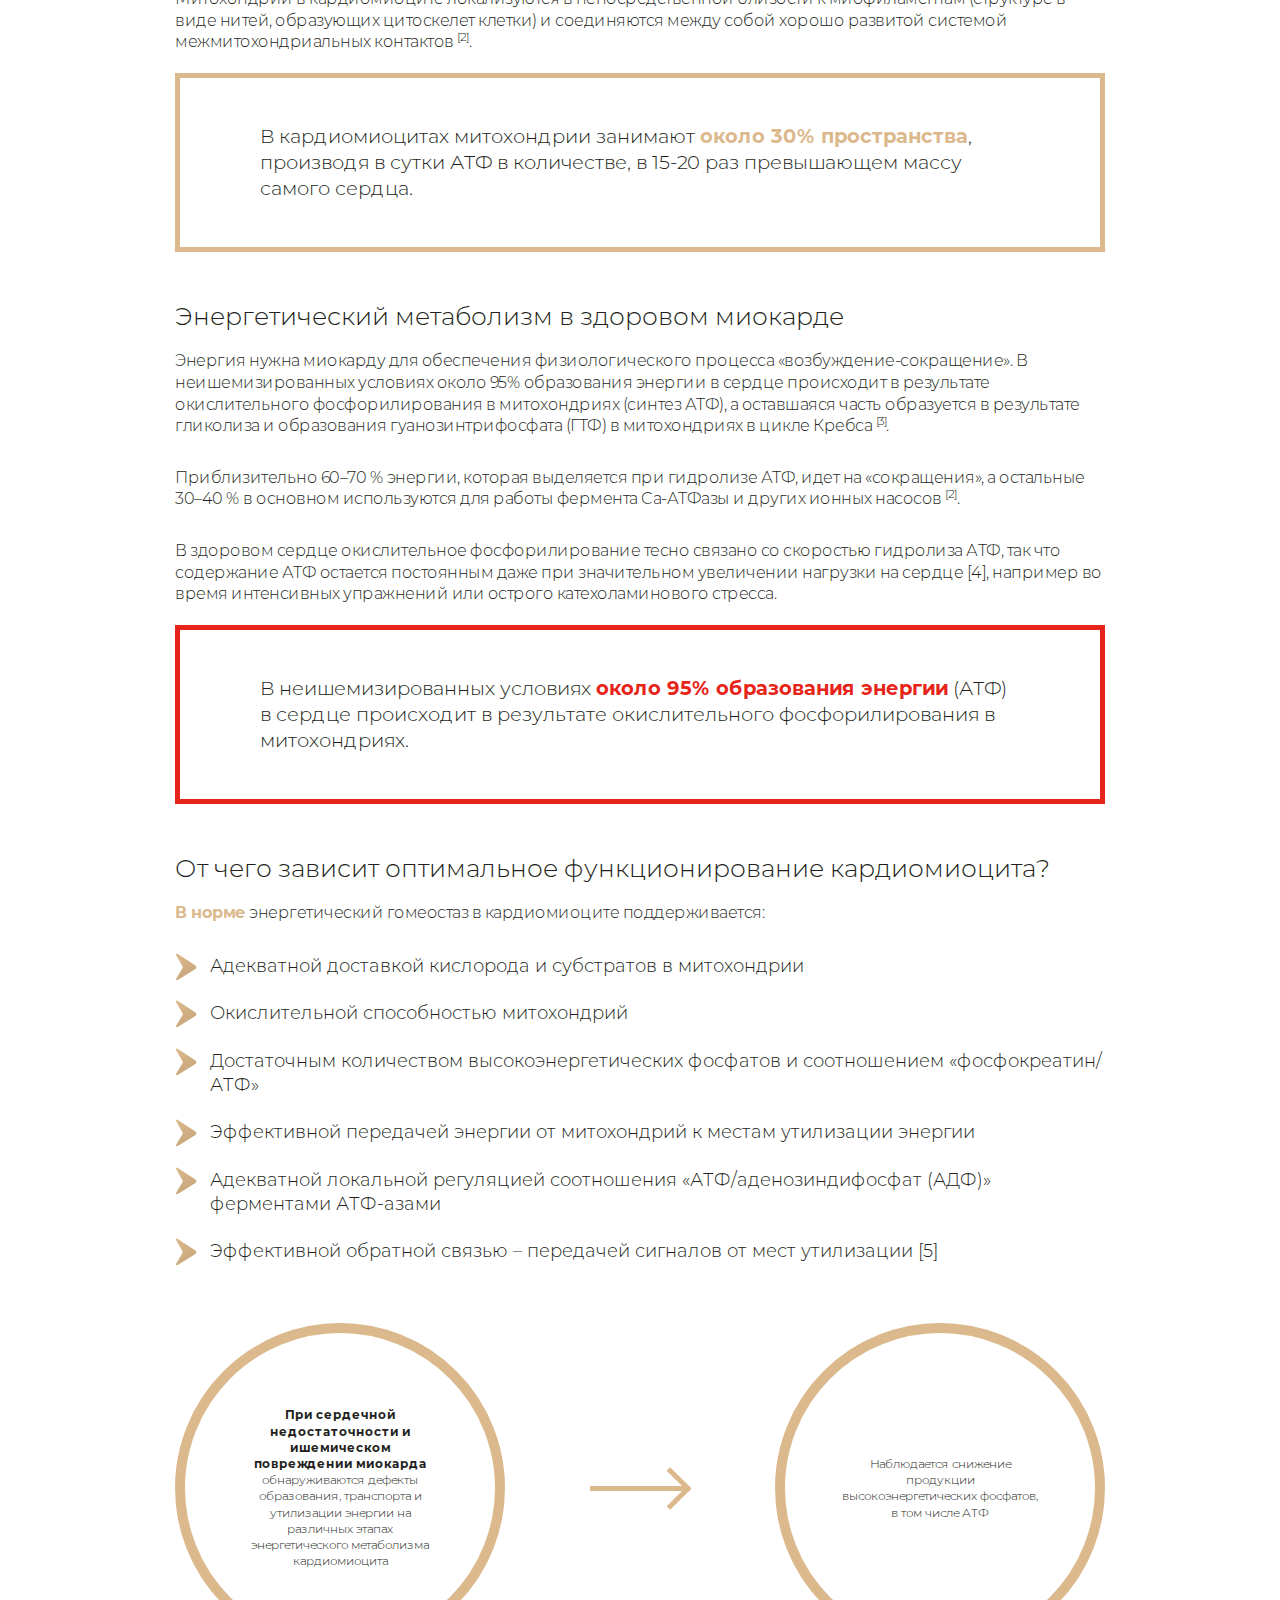
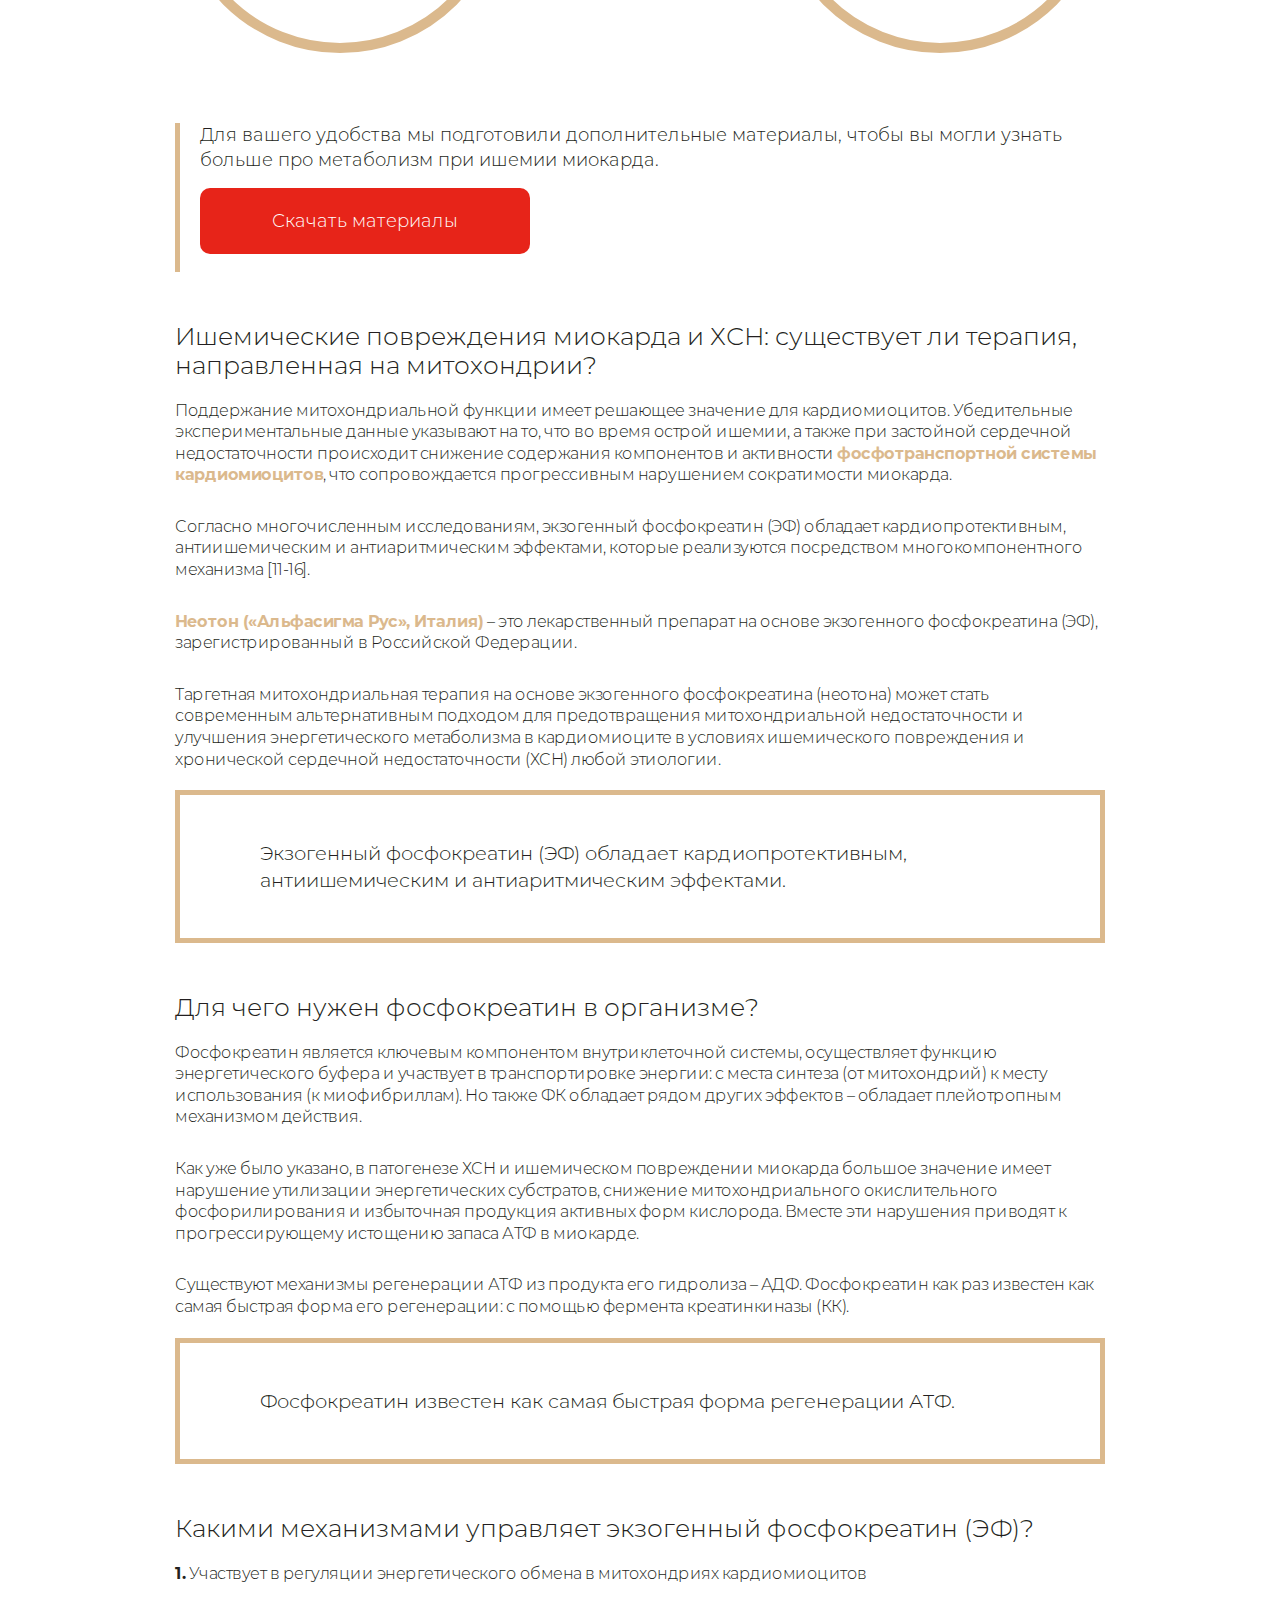
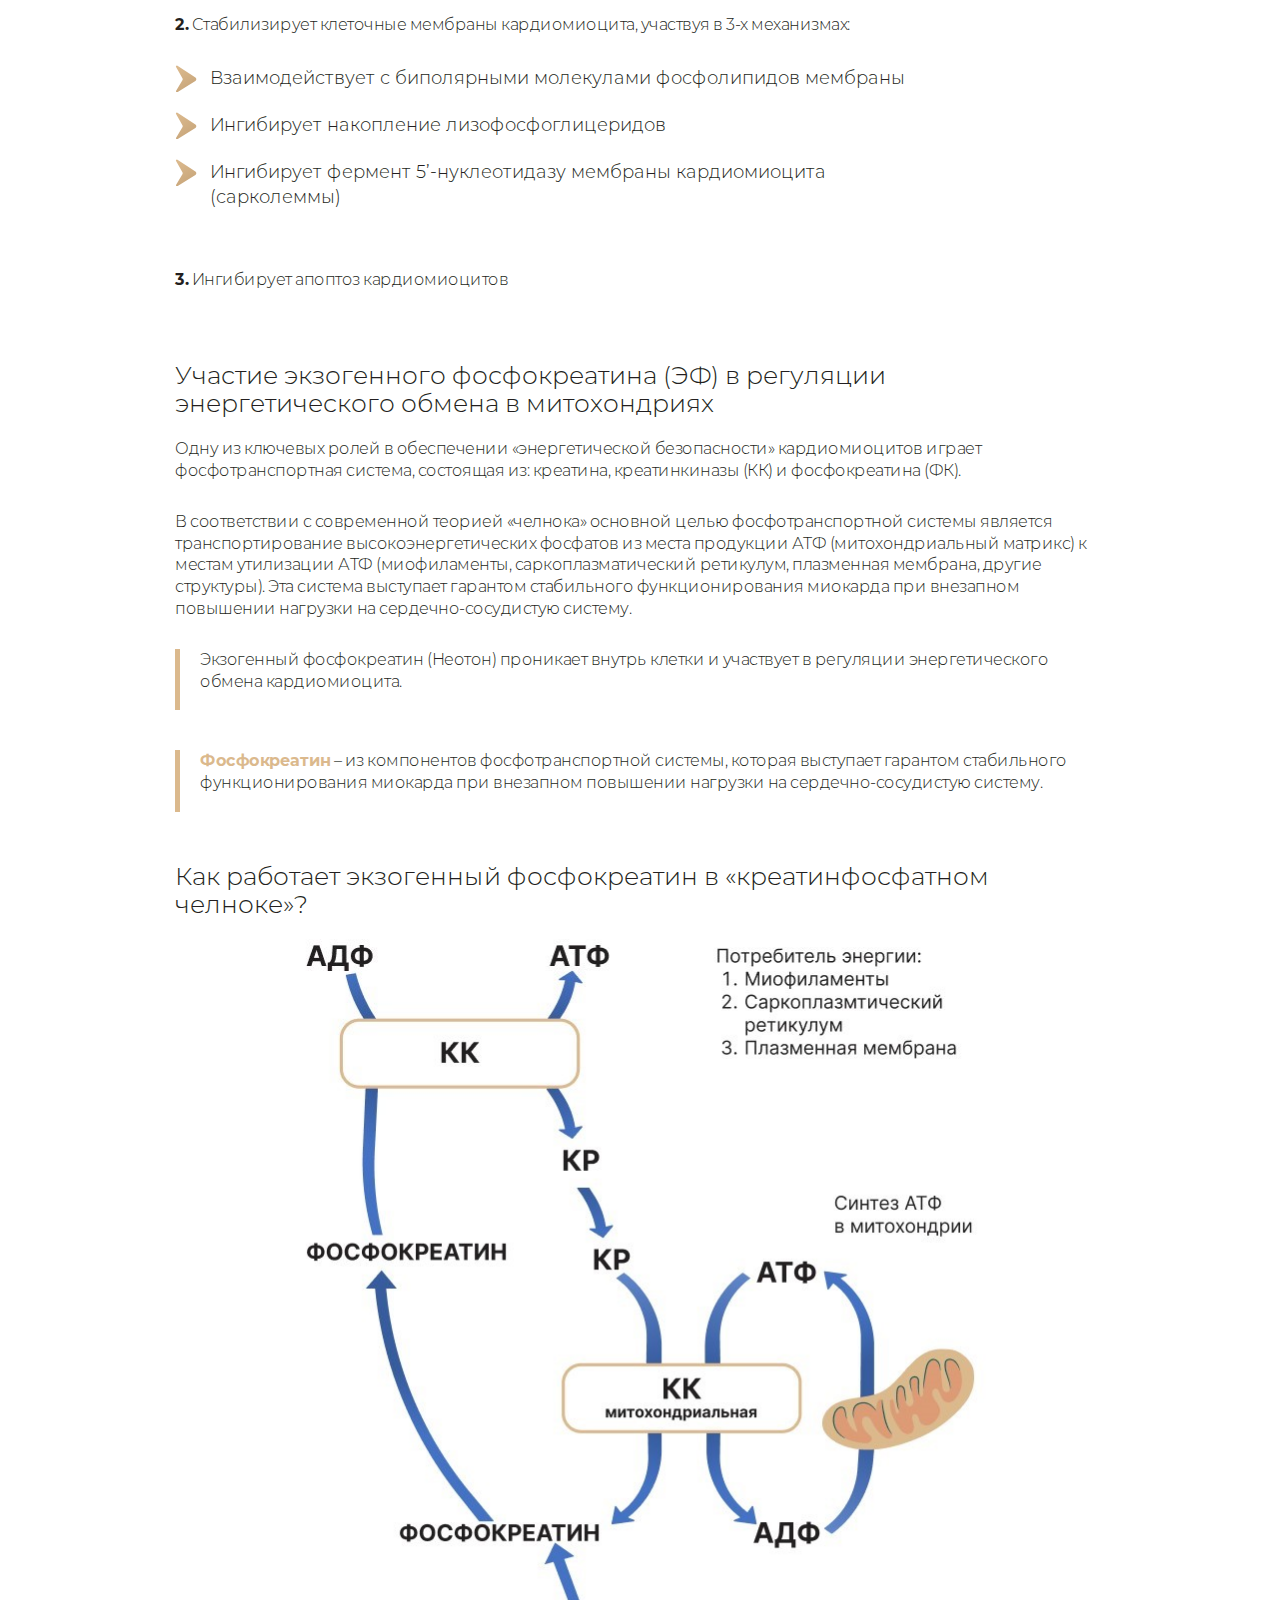
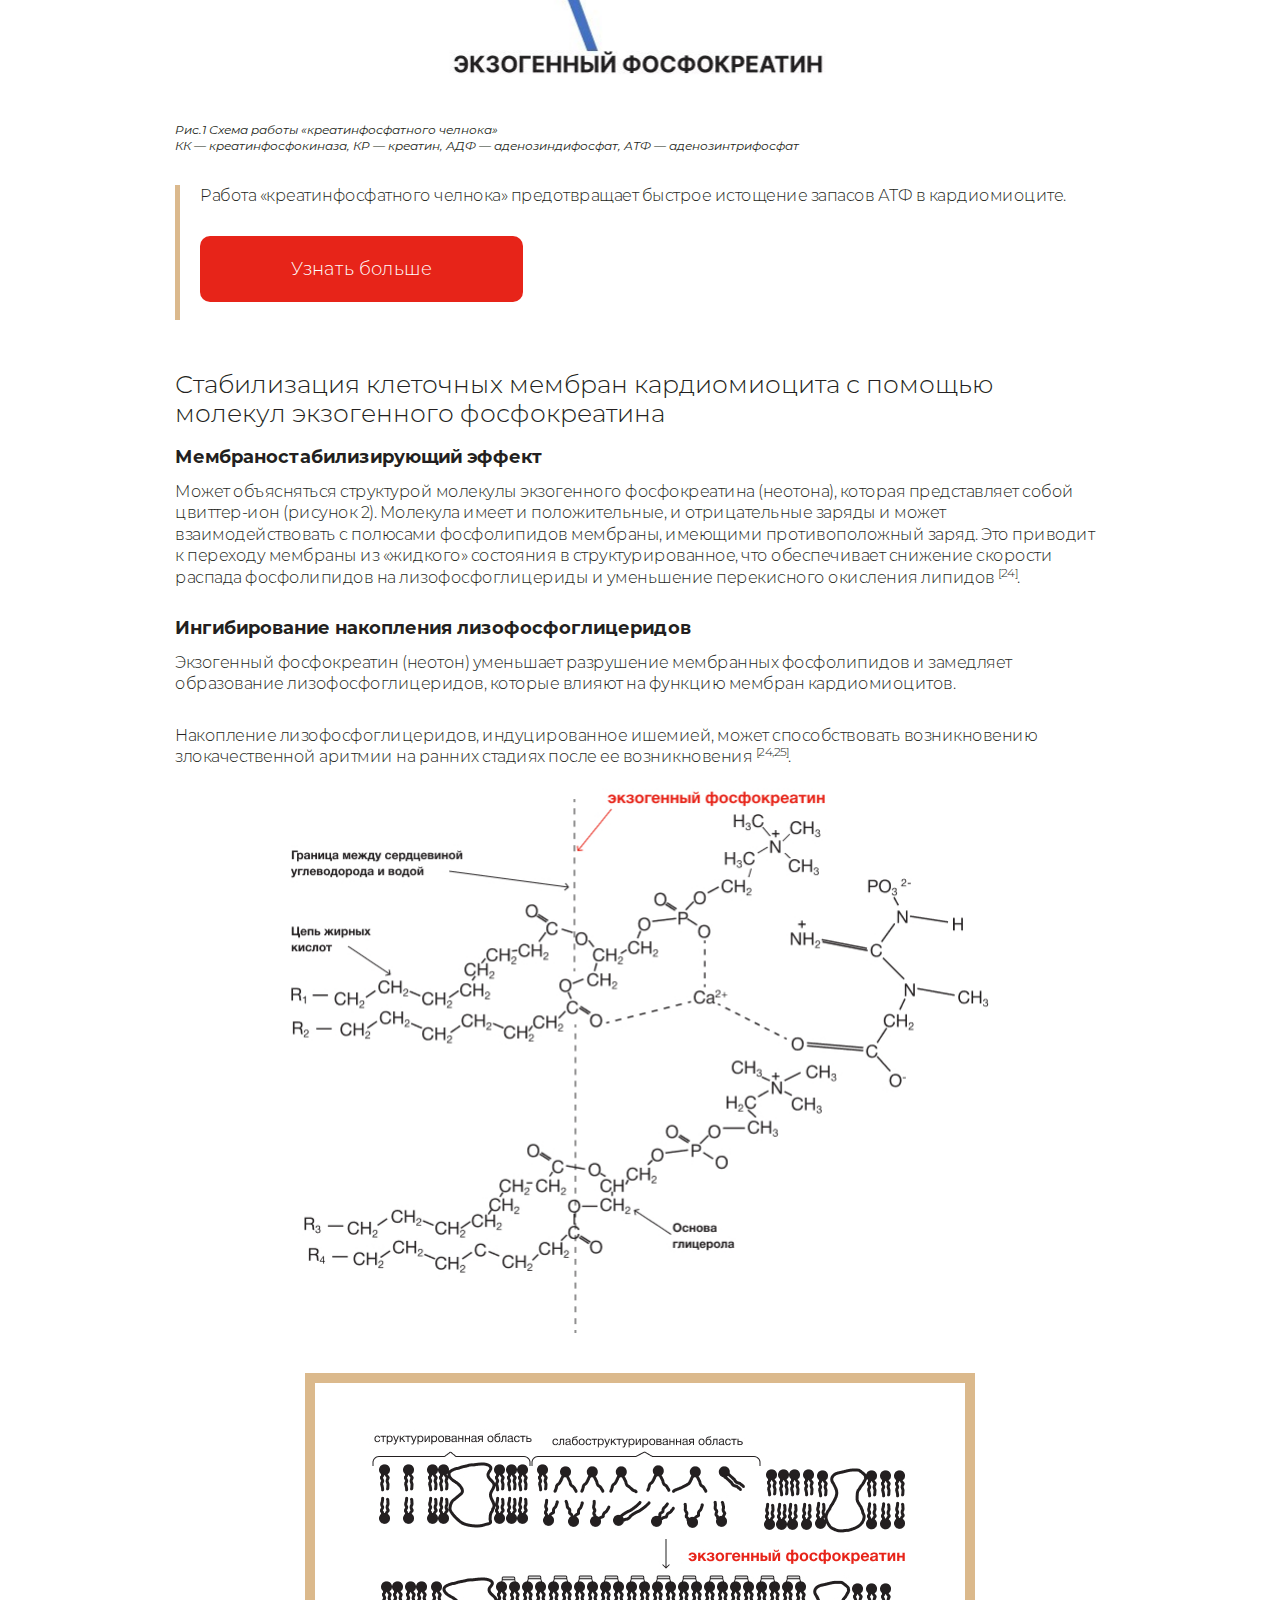
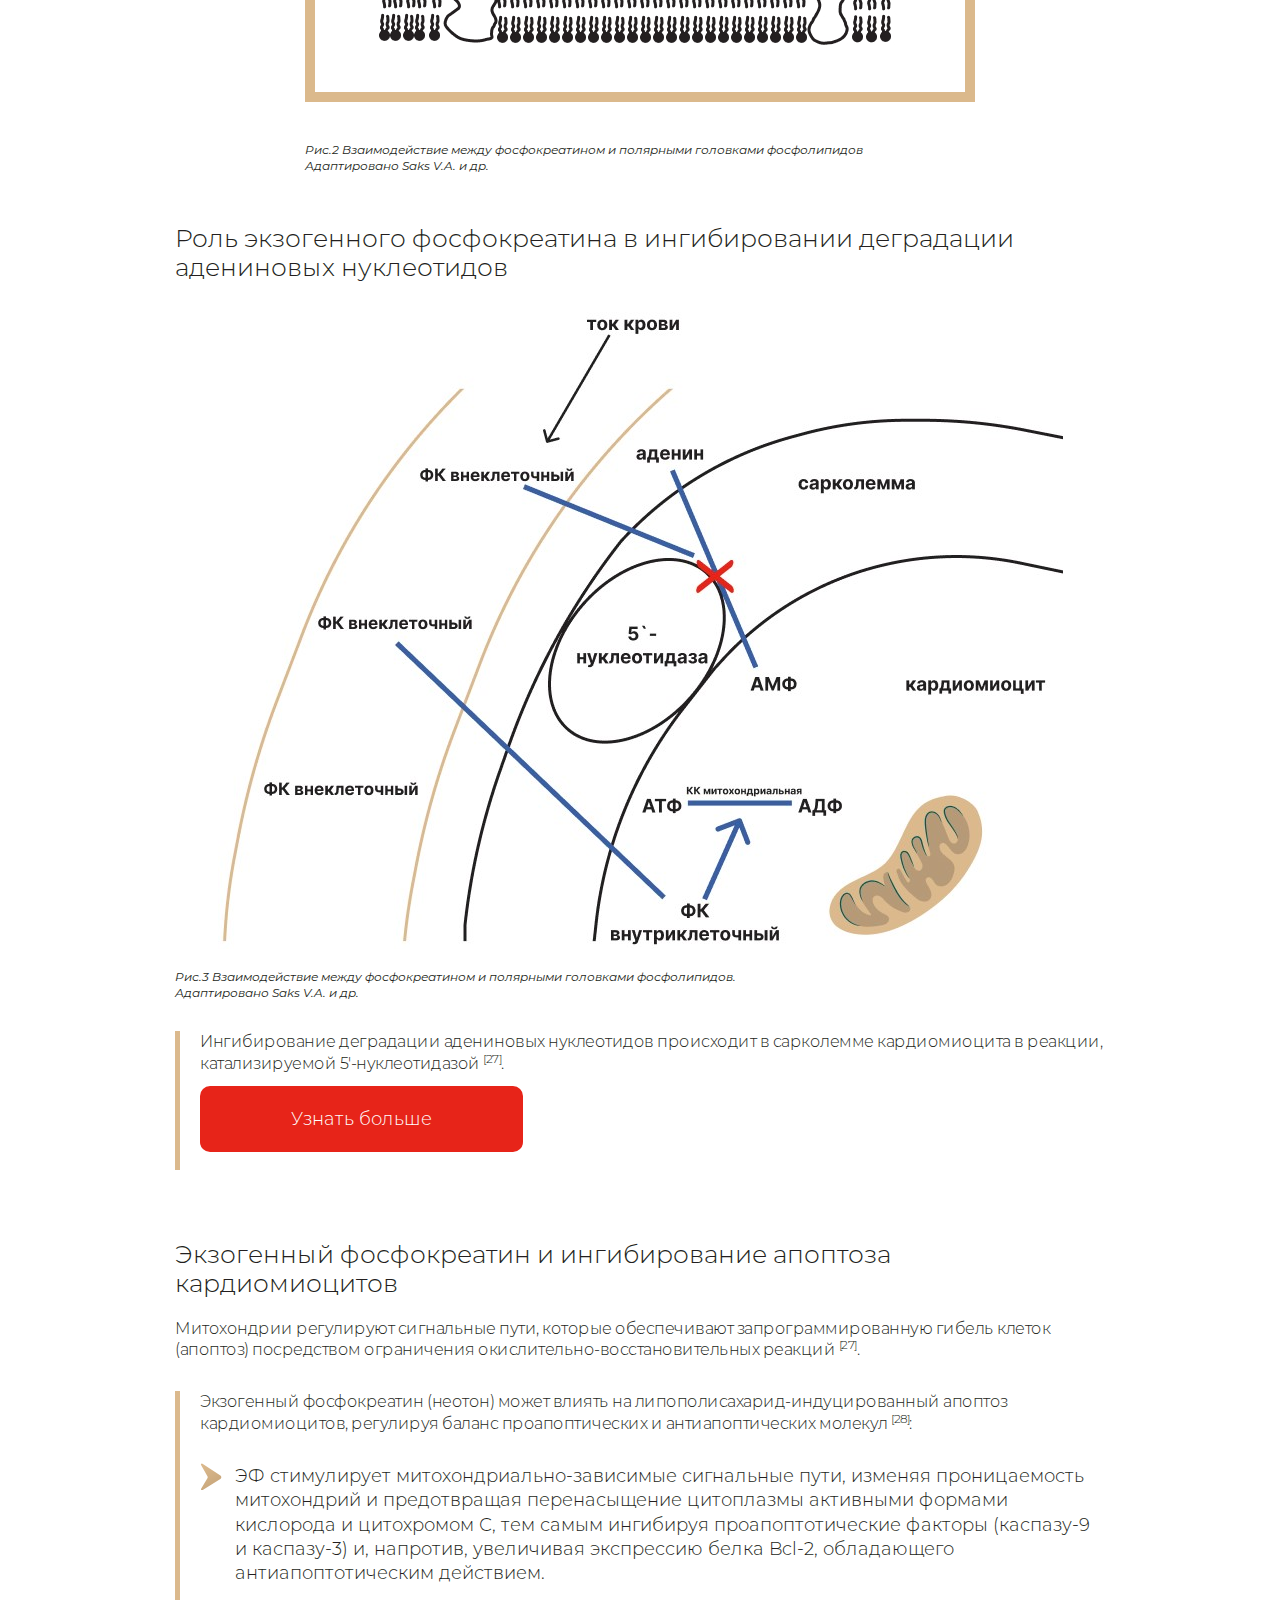
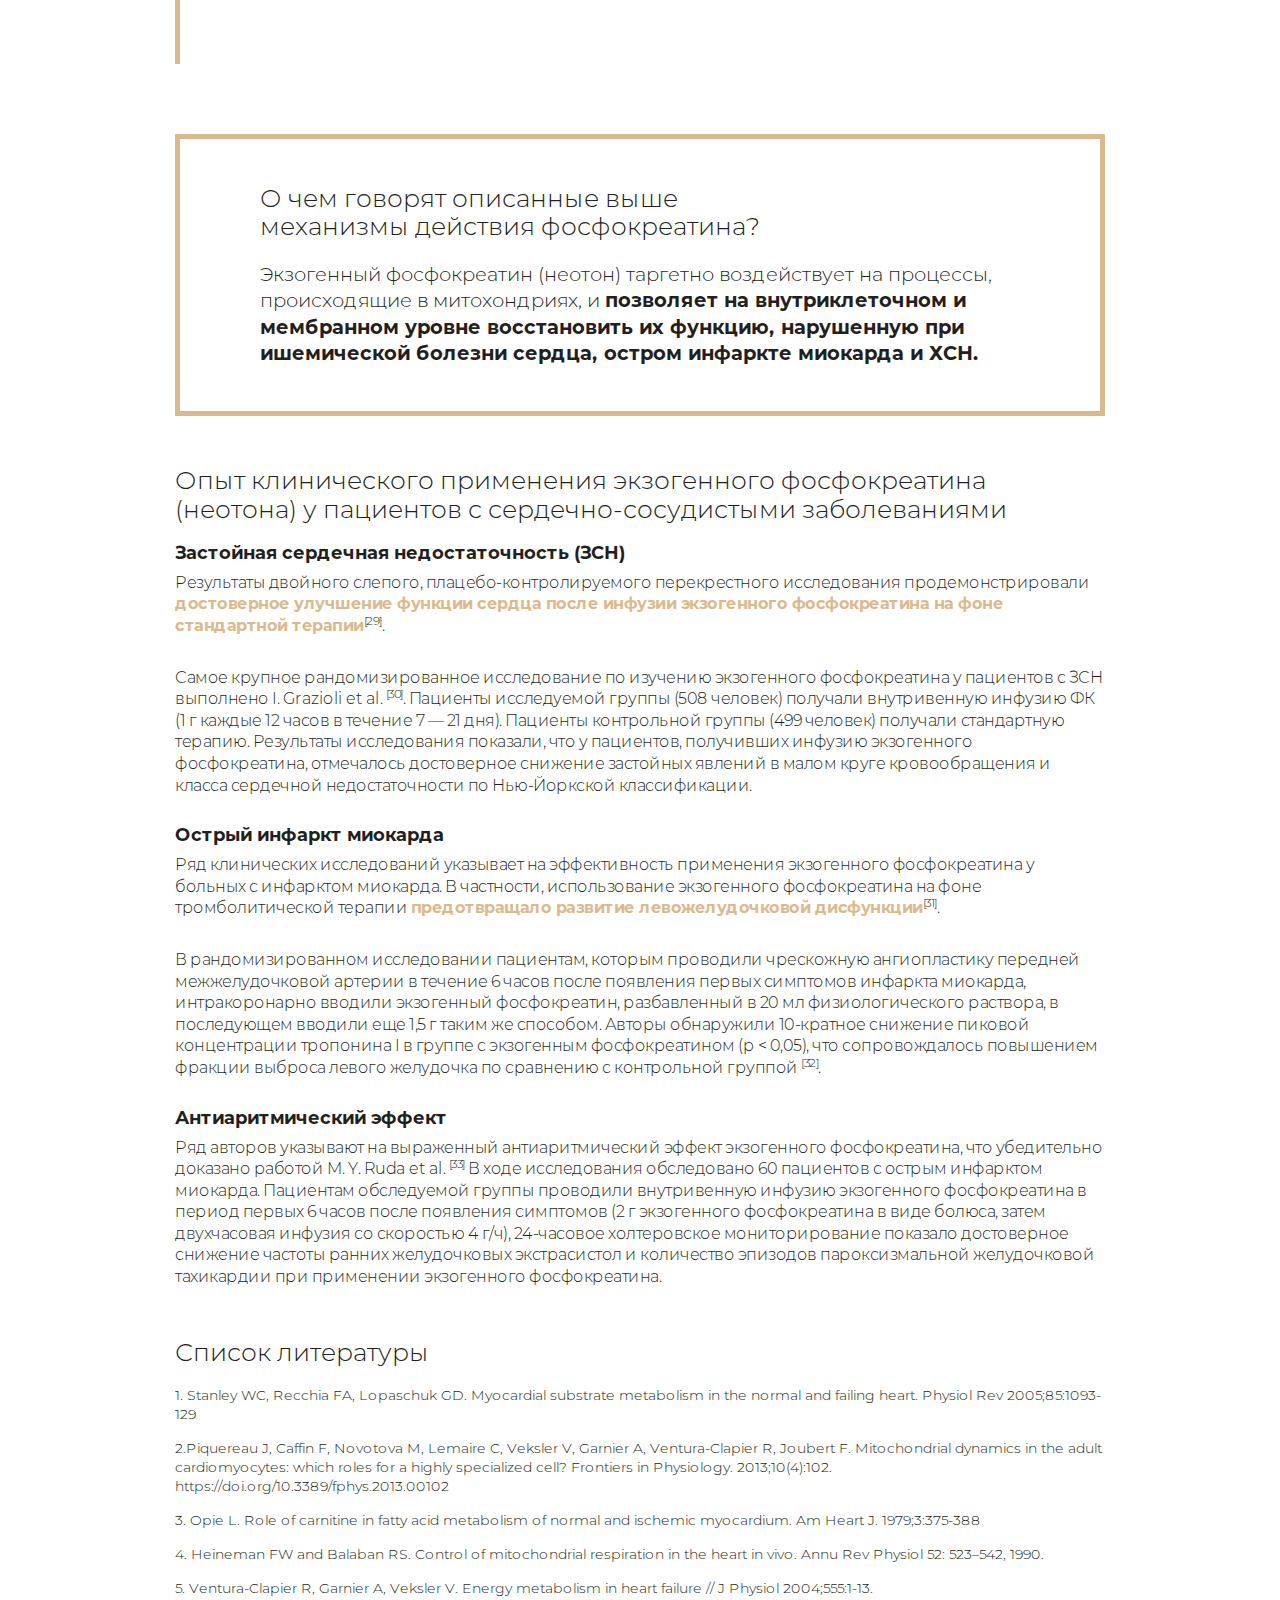
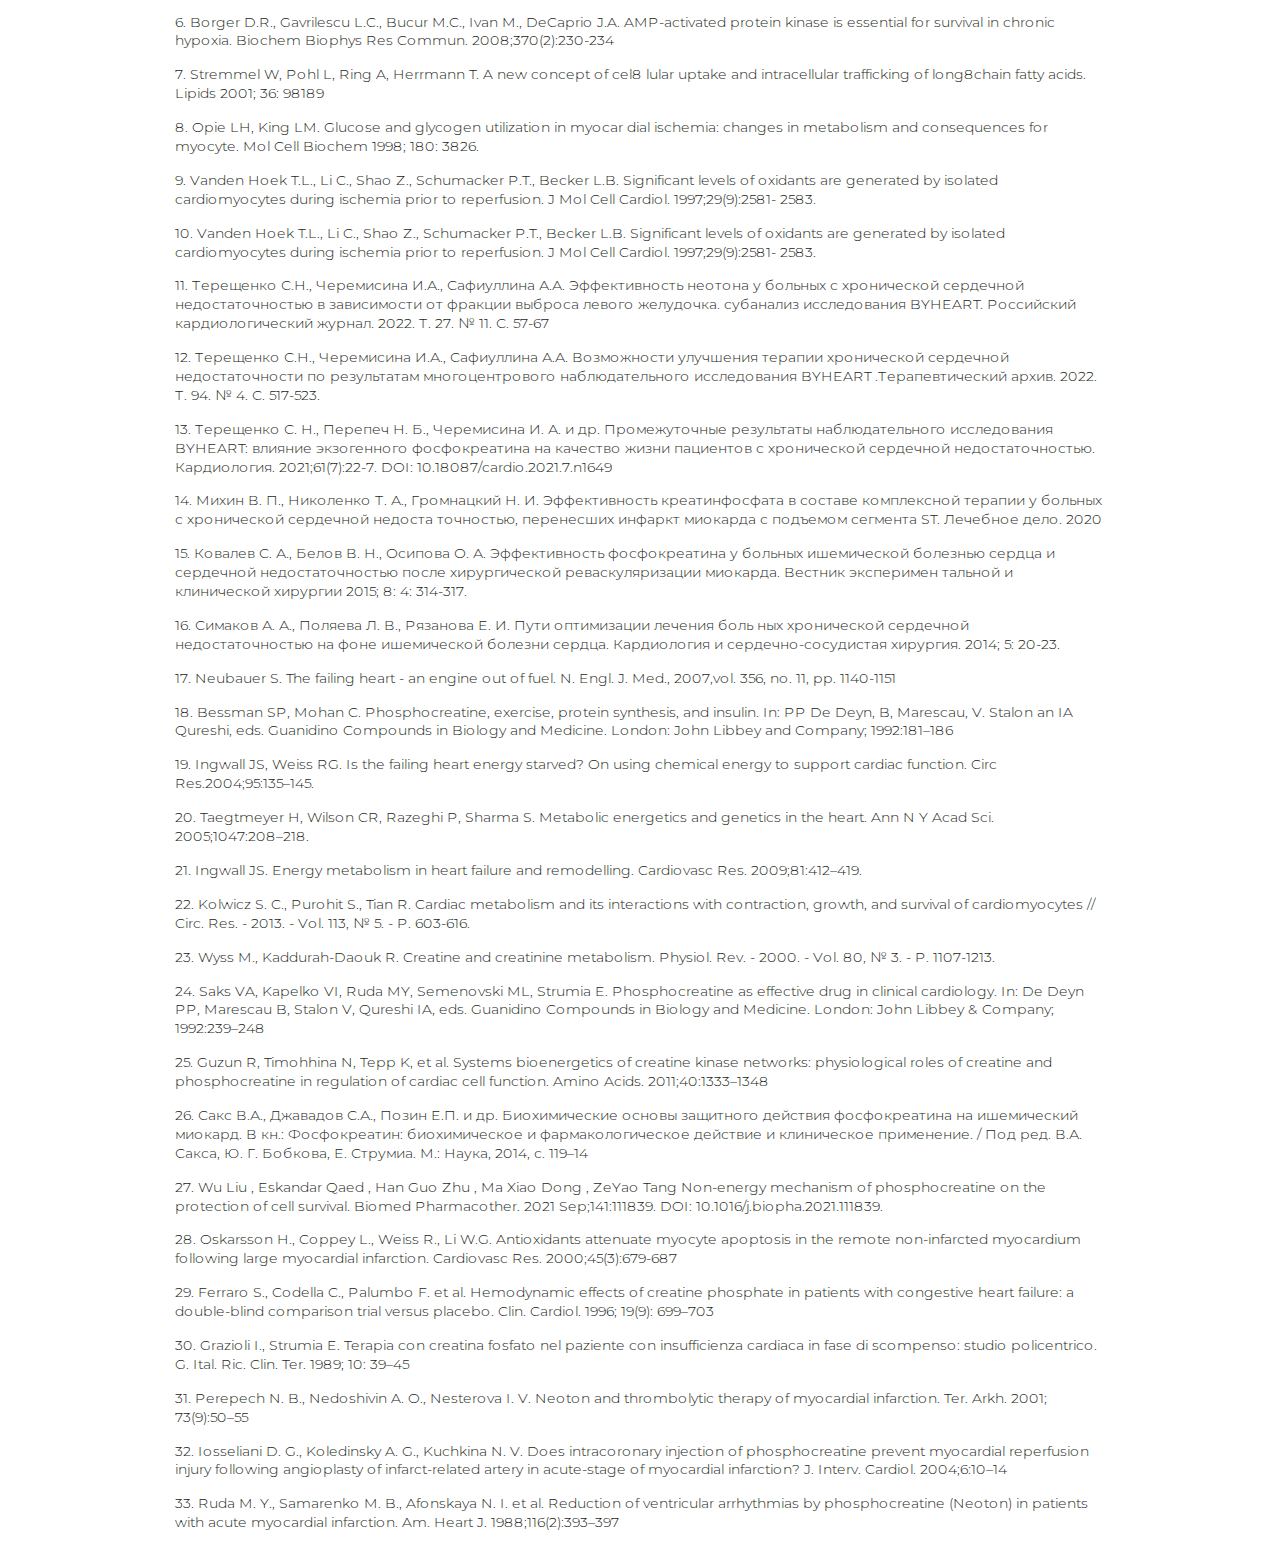
==== commit 5d052dcf: "modal2" ====
--- a/index.html
+++ b/index.html
@@ -428,7 +428,7 @@
 										предотвра­щает быстрое истощение запасов 
 										АТФ в кардиомиоците.
 									</p>
-									<button class="button">Узнать больше</button>
+									<button class="button button__active--1">Узнать больше</button>
 								</div>
 							</div>
 						</div>
@@ -511,7 +511,7 @@
 										кардиомиоцита в реакции, катализируемой 
 										5'-нуклеотидазой <a href="#links"><sup>[27]</sup></a>.
 									</p>
-									<button class="button">Узнать больше</button>
+									<button class="button button__active--2">Узнать больше</button>
 								</div>
 							</div>
 						</div>
@@ -863,8 +863,81 @@
 			</div>
 		</footer>
 	</main>
-	<!-- </div> -->
-	.overlay>
+	
+	<section class="main-modal main-modal--1 hidden">
+		<div class="container-fluid">
+			<div class="row">
+				<div class="col">
+					<div class="modal modal--1">
+						<div class="modal__wrapper info-block">
+							<h2 class="info-block__title">Работа «креатинфосфатного челнока» предотвра­щает быстрое истощение запасов АТФ в кардиомиоците</h2>
+							<p>Это происходит благодаря тому, что:</p>
+							<ul class="info-block__list">
+								<li class="info-block__item">В фосфокреатине создается запас макроэргических связей</li>
+								<li class="info-block__item">Фосфокреатин меньше АТФ и поэтому он гораздо подвижнее и гораздо быстрее доставляет энергию от митохондрий к работающей миофибрилле, чем АТФ (скорость примерно на три порядка выше)</li>
+								<li class="info-block__item">Скорость доставки энергии с помощью фосфокреатина заведомо превышает максимальную скорость ее использования.</li>
+							</ul>
+							<p>Если говорить более подробно о процессе: 
+								АТФ траспортируется митохондриальной КК к креатину, 
+								в результате образуется АДФ (аденозиндифосфат) и фосфокреатин. 
+								Далее фосфокреатин покидает митохондрию и диффундирует к 
+								цитозольной креатинфосфокиназе к местам потребления энергии, 
+								регенерируя АТФ из АДФ. Креатин, образованный при гидролизе 
+								фосфокреатина обратно диффундирует к митохондрии, замыкая цикл [23].
+							</p>
+							<button class="button button-back--1" type="button" title="Вернуться к лонгриду">Вернуться к лонгриду</button>
+						</div>
+						<div class="modal__close modal__close--1">
+							<div class="modal__close-inlay"></div>
+						</div>
+					</div>
+				</div>
+			</div>
+		</div>
+	</section>
+  <section class="main-modal main-modal--2 hidden">
+		<div class="container-fluid">
+			<div class="row">
+				<div class="col">
+          <div class="modal modal--2">
+						<div class="modal__wrapper info-block">
+							<h2 class="info-block__title">Роль экзогенного фосфокреатина в ингибировании деградации адениновых нуклеотидов</h2>
+							<ul class="info-block__list">
+								<li class="info-block__item">
+									Ингибирующее действие экзогенного фосфокреатина 
+									(неотон) на 5’-нуклеотидазу обеспечивает поддержание 
+									внутриклеточного пула аденозинмонофосфата (АМФ), 
+									служащего субстратом для образования АТФ, так как 
+									препятствует деградации АМФ до аденина и необратимому 
+									выходу его из клетки, в результате чего ресинтез АТФ 
+									становится невозможным [26] . Подробная схема представлена 
+									на рисунке 3.
+								</li>
+								<li class="info-block__item">
+									Экзогенный фосфокреатин (неотон) также может 
+									предотвращать деградацию АДФ до гипоксантина и 
+									снижать коцентрацию активных форм кислорода при ишемии 
+									миокарда/реперфузии, что уменьшает повреждение миокарда, 
+									вызванное перекисным окислением.
+								</li>
+							</ul>
+							<button class="button button-back--2" type="button" title="Вернуться к лонгриду">Вернуться к лонгриду</button>
+						</div>
+						<div class="modal__close modal__close--2">
+							<div class="modal__close-inlay"></div>
+						</div>
+					</div>
+				</div>
+			</div>
+		</div>
+	</section>
+	<div class="overlay hidden">
+		<div class="overlay__inlay">
+      
+		</div>
+	</div>
+	
+	
 
 	
   <script src="js/main.min.js"></script>
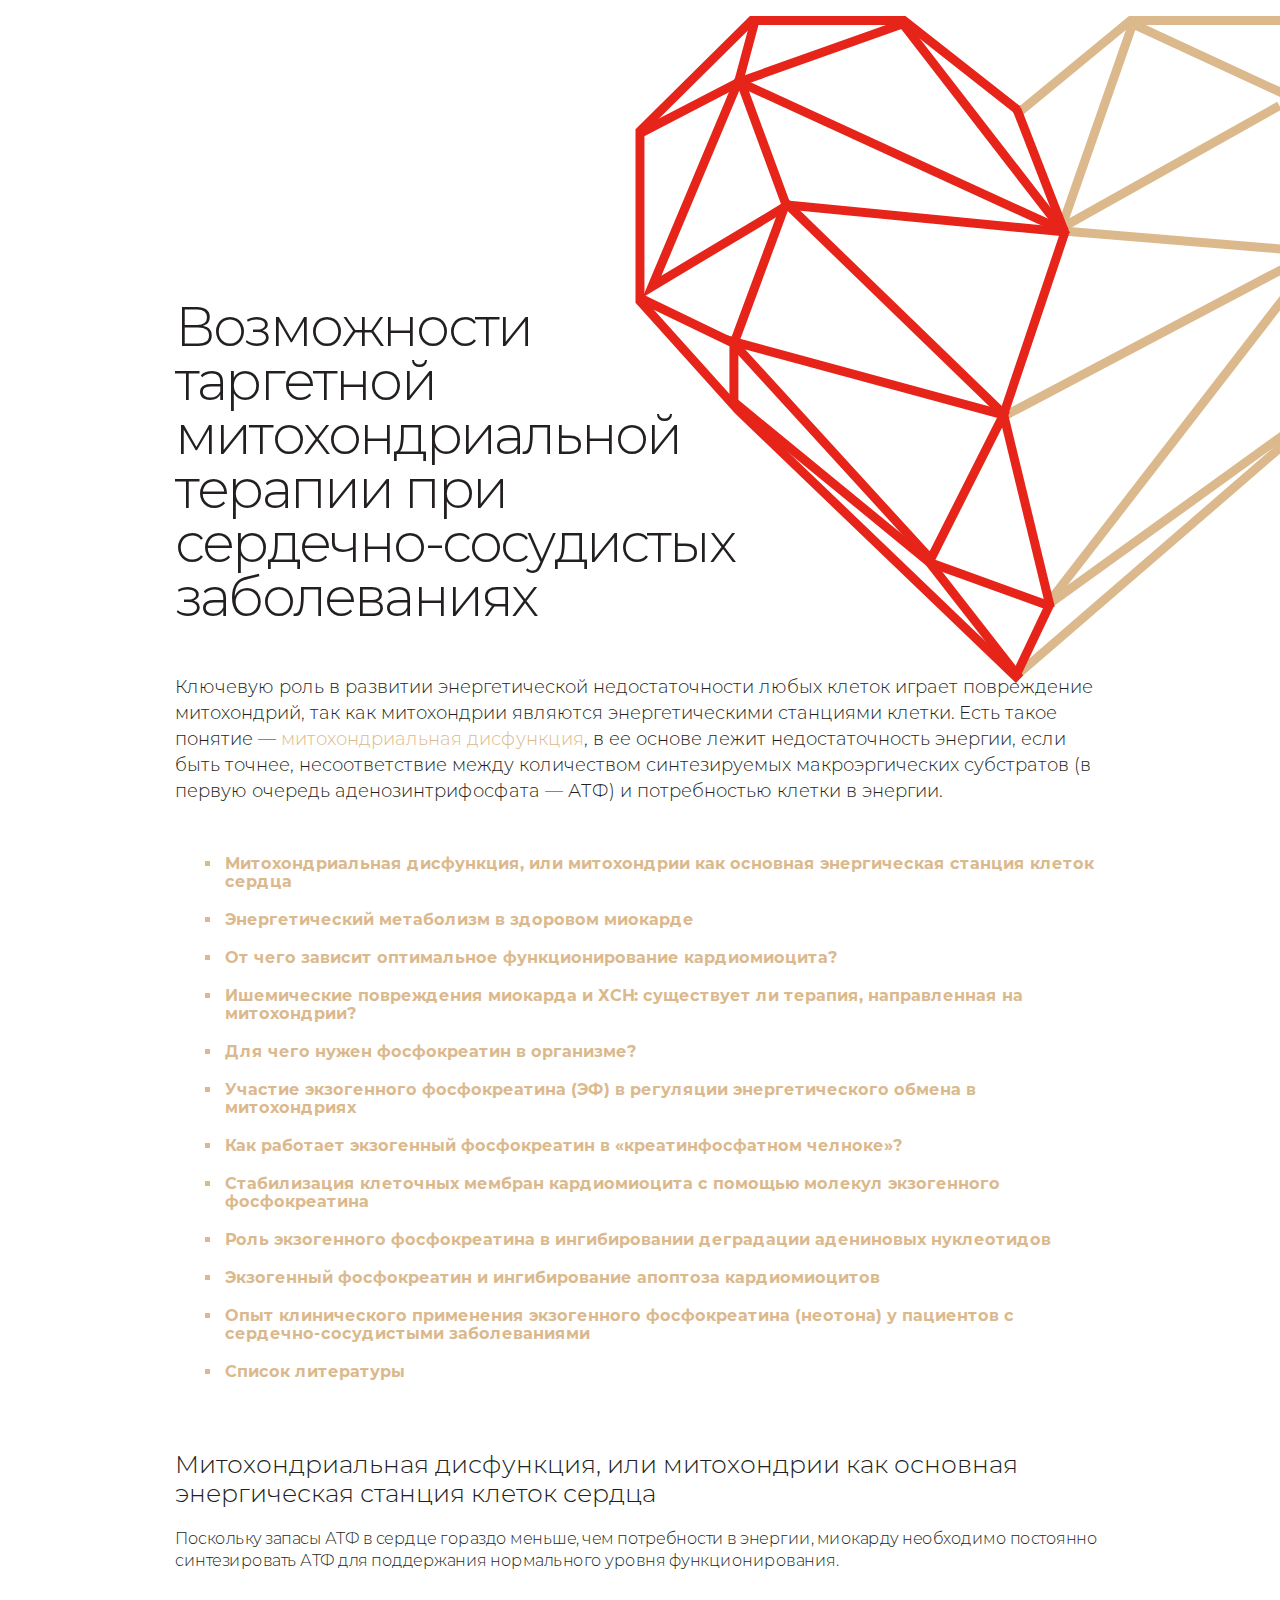
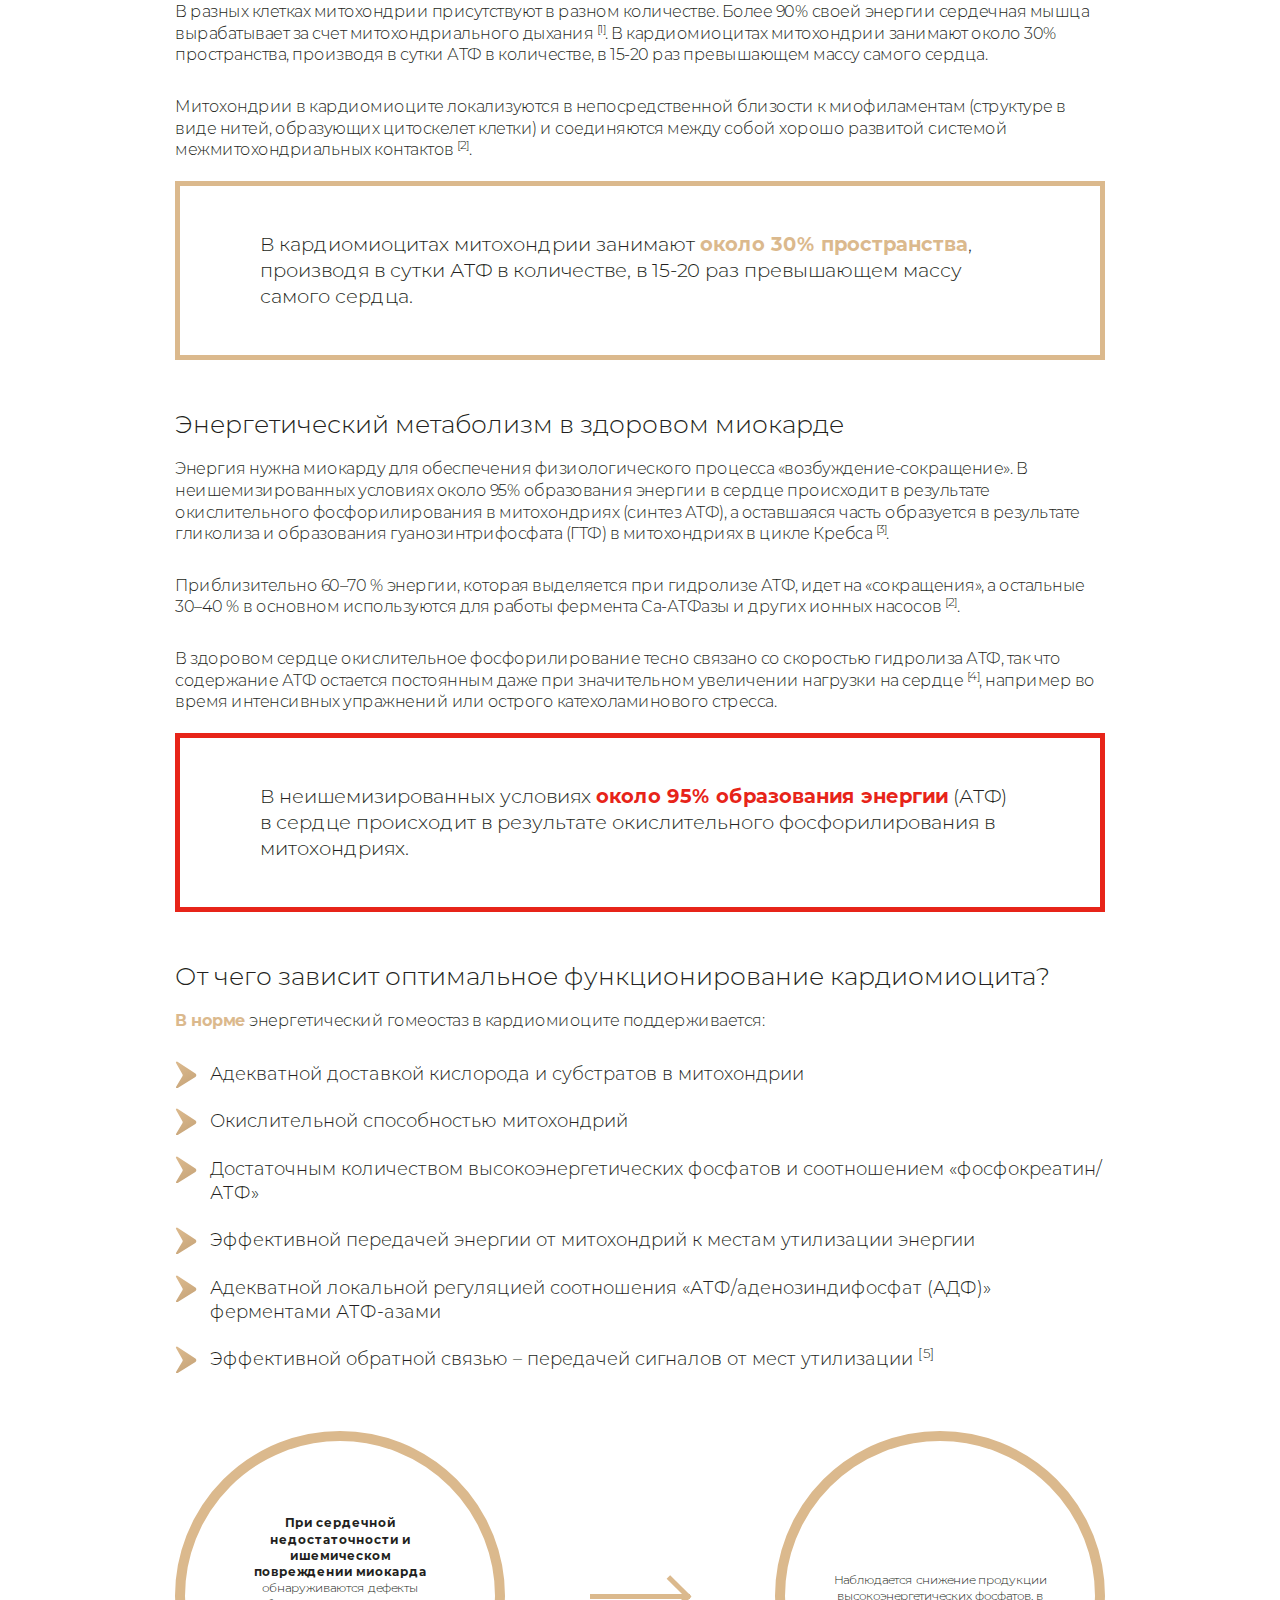
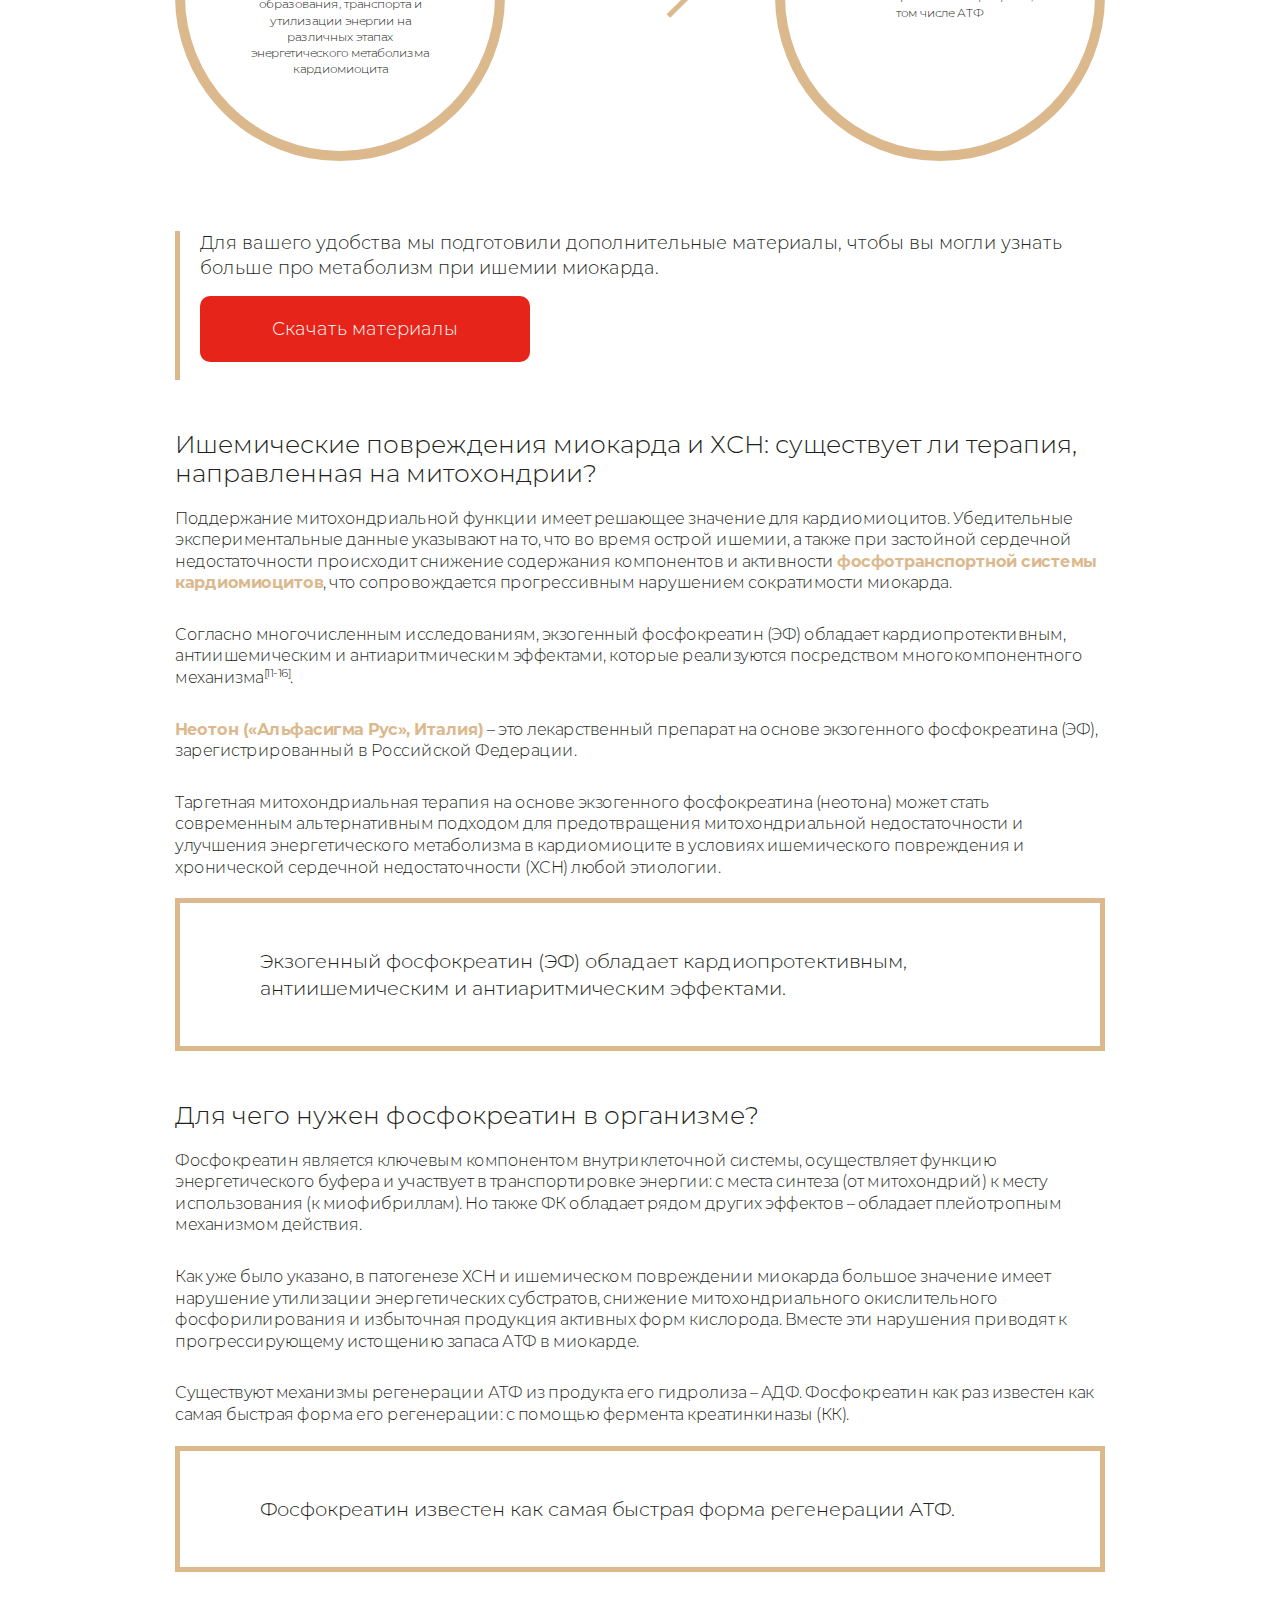
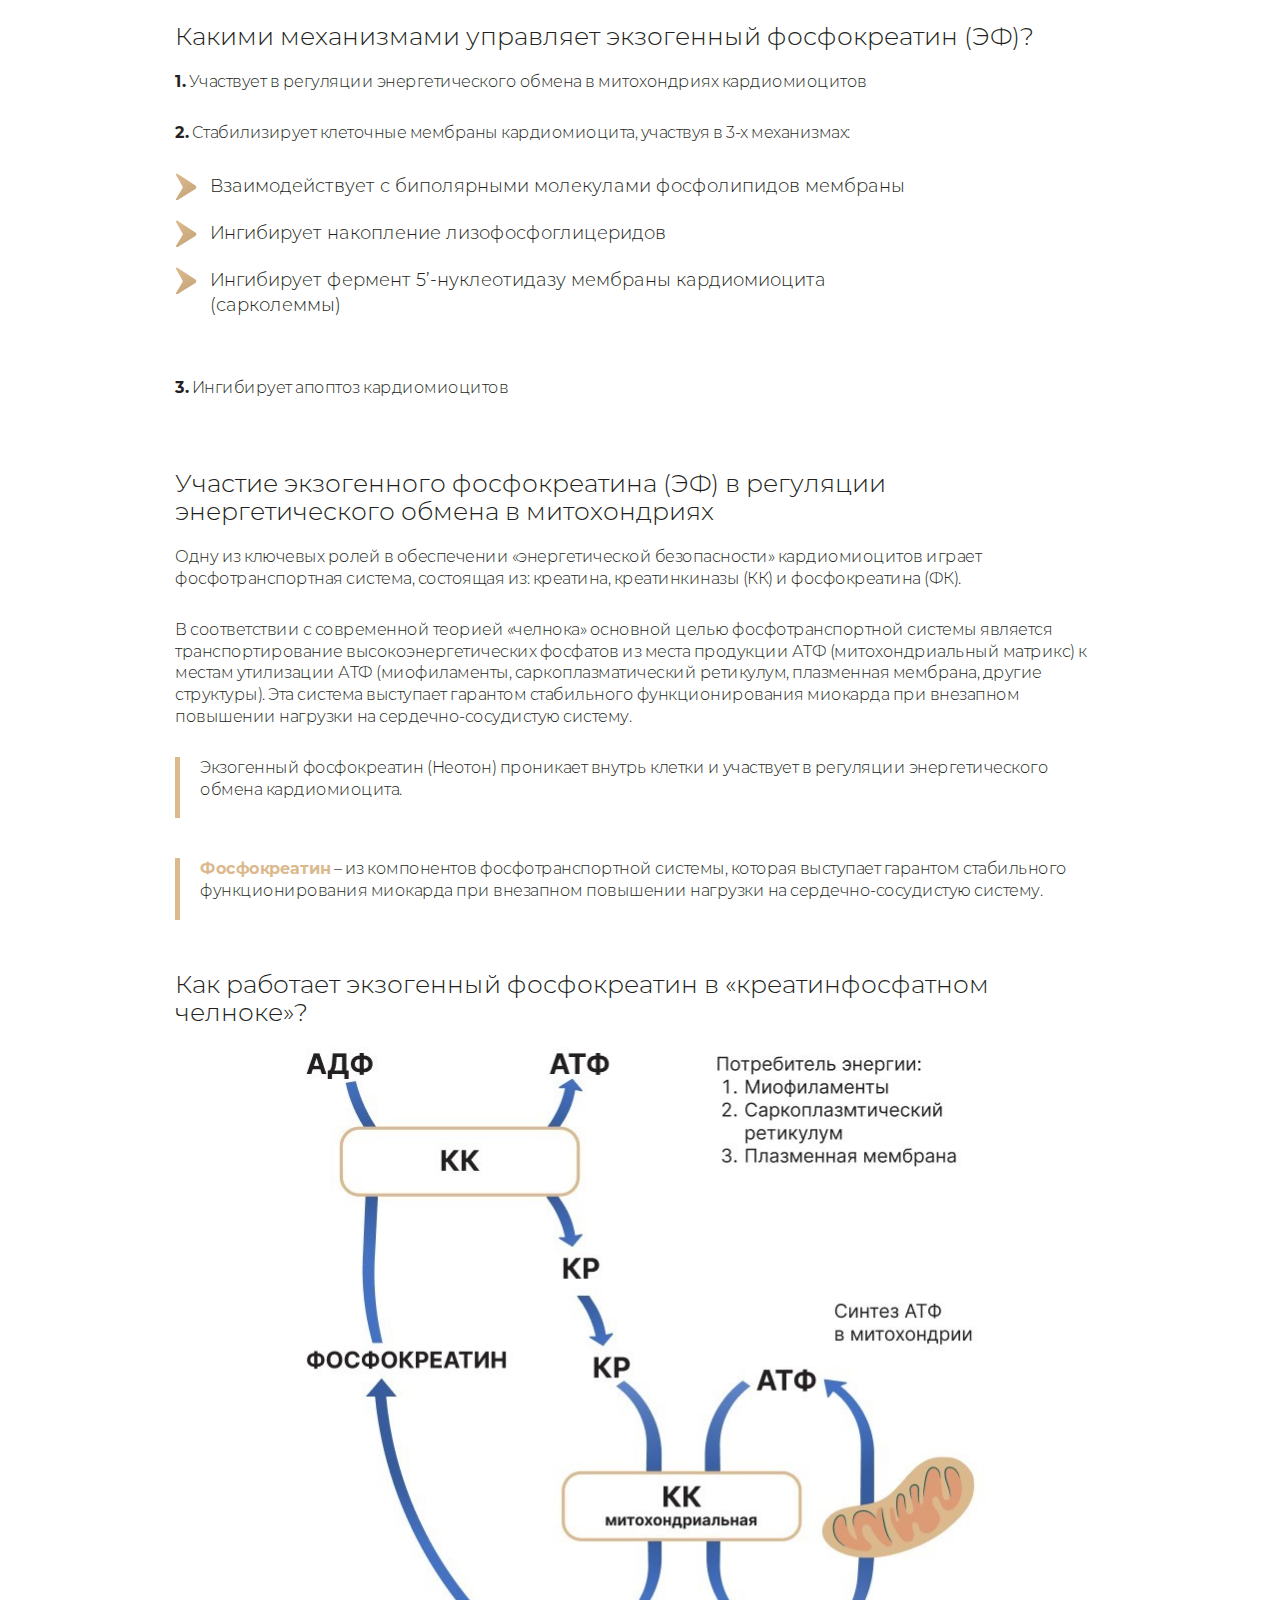
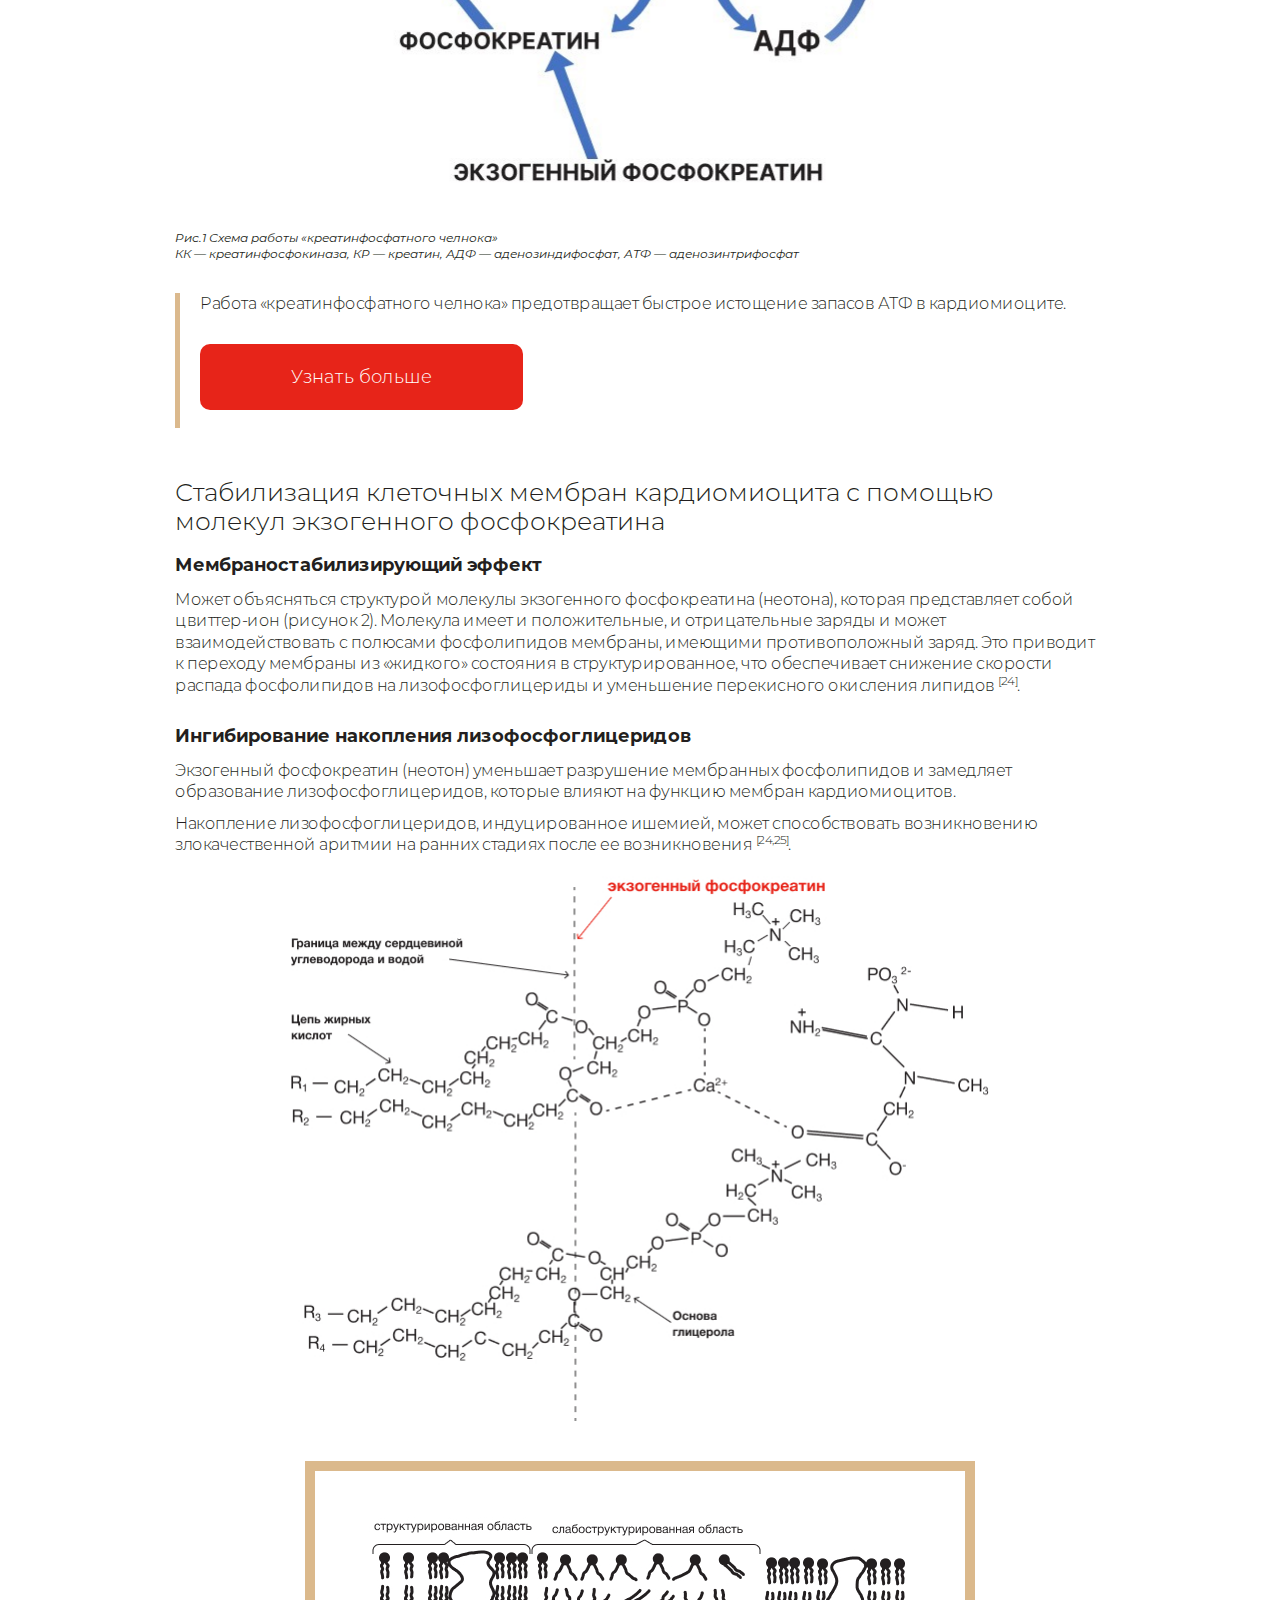
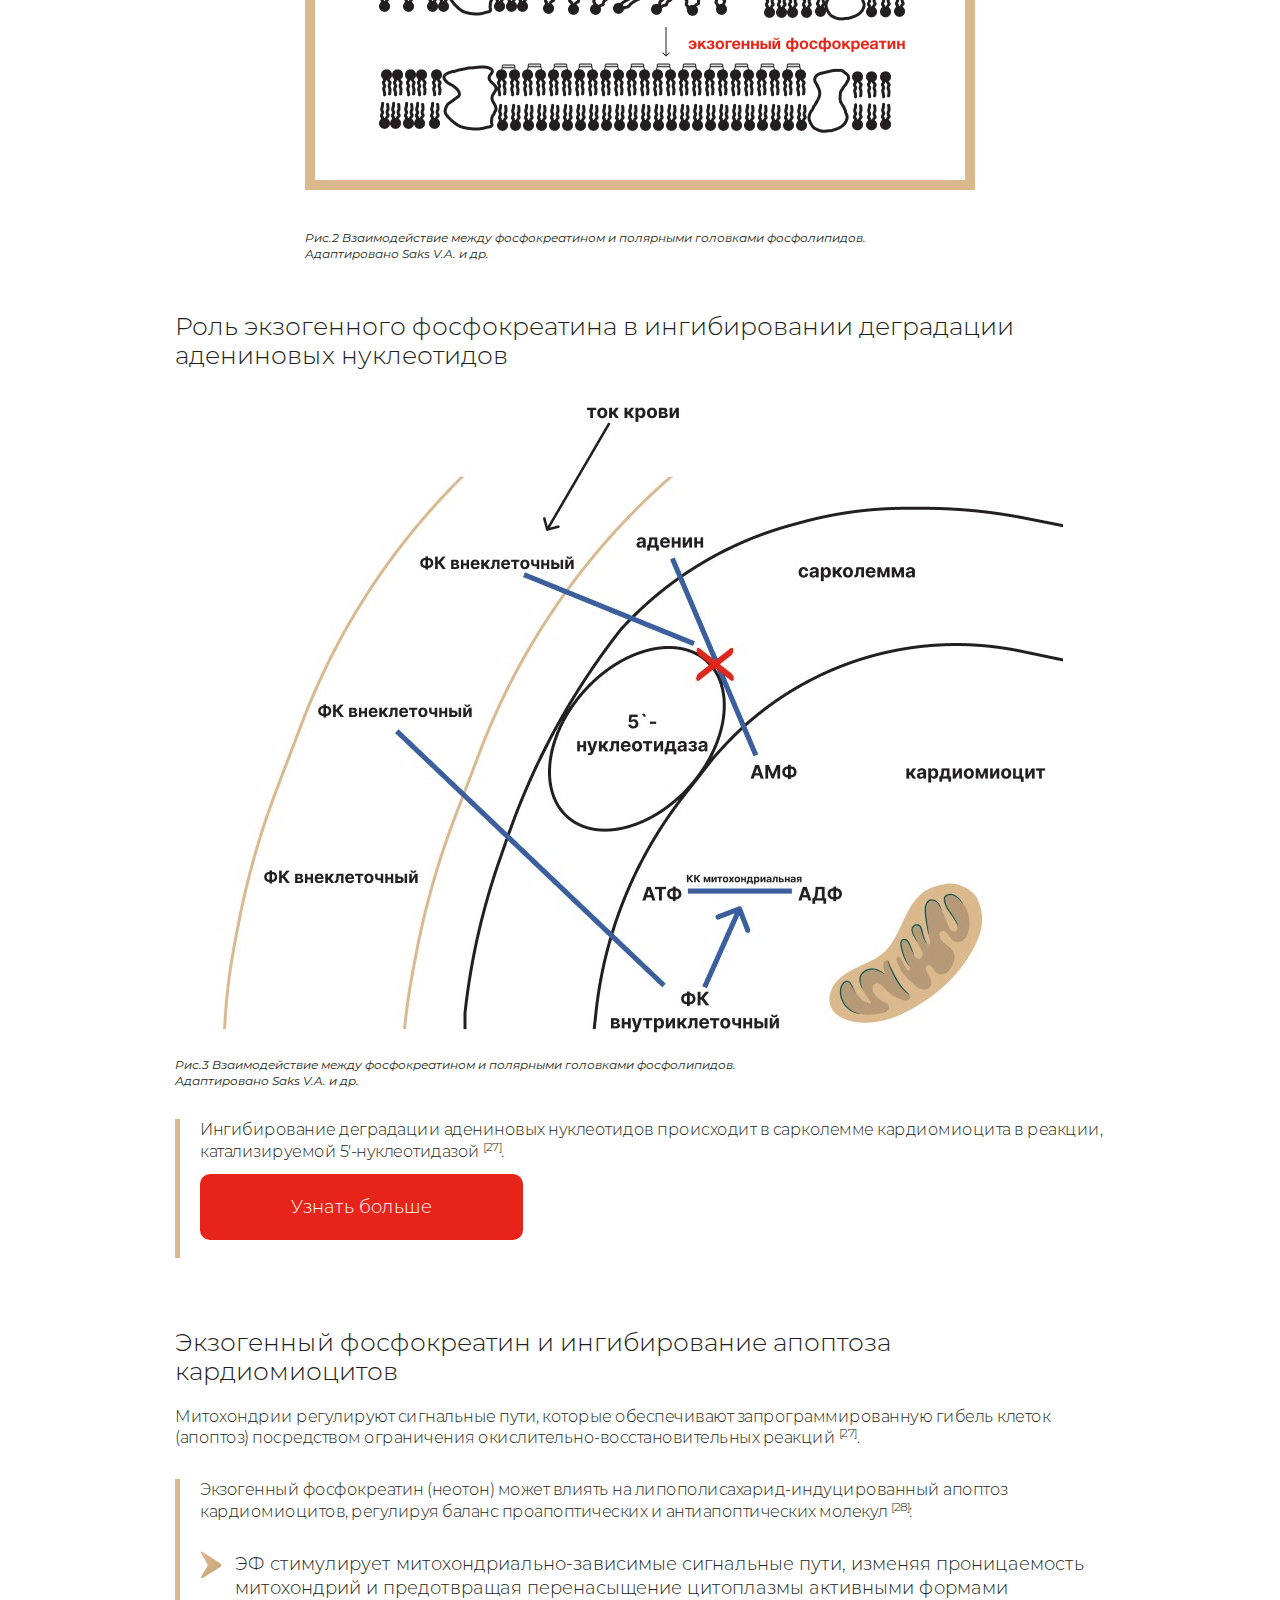
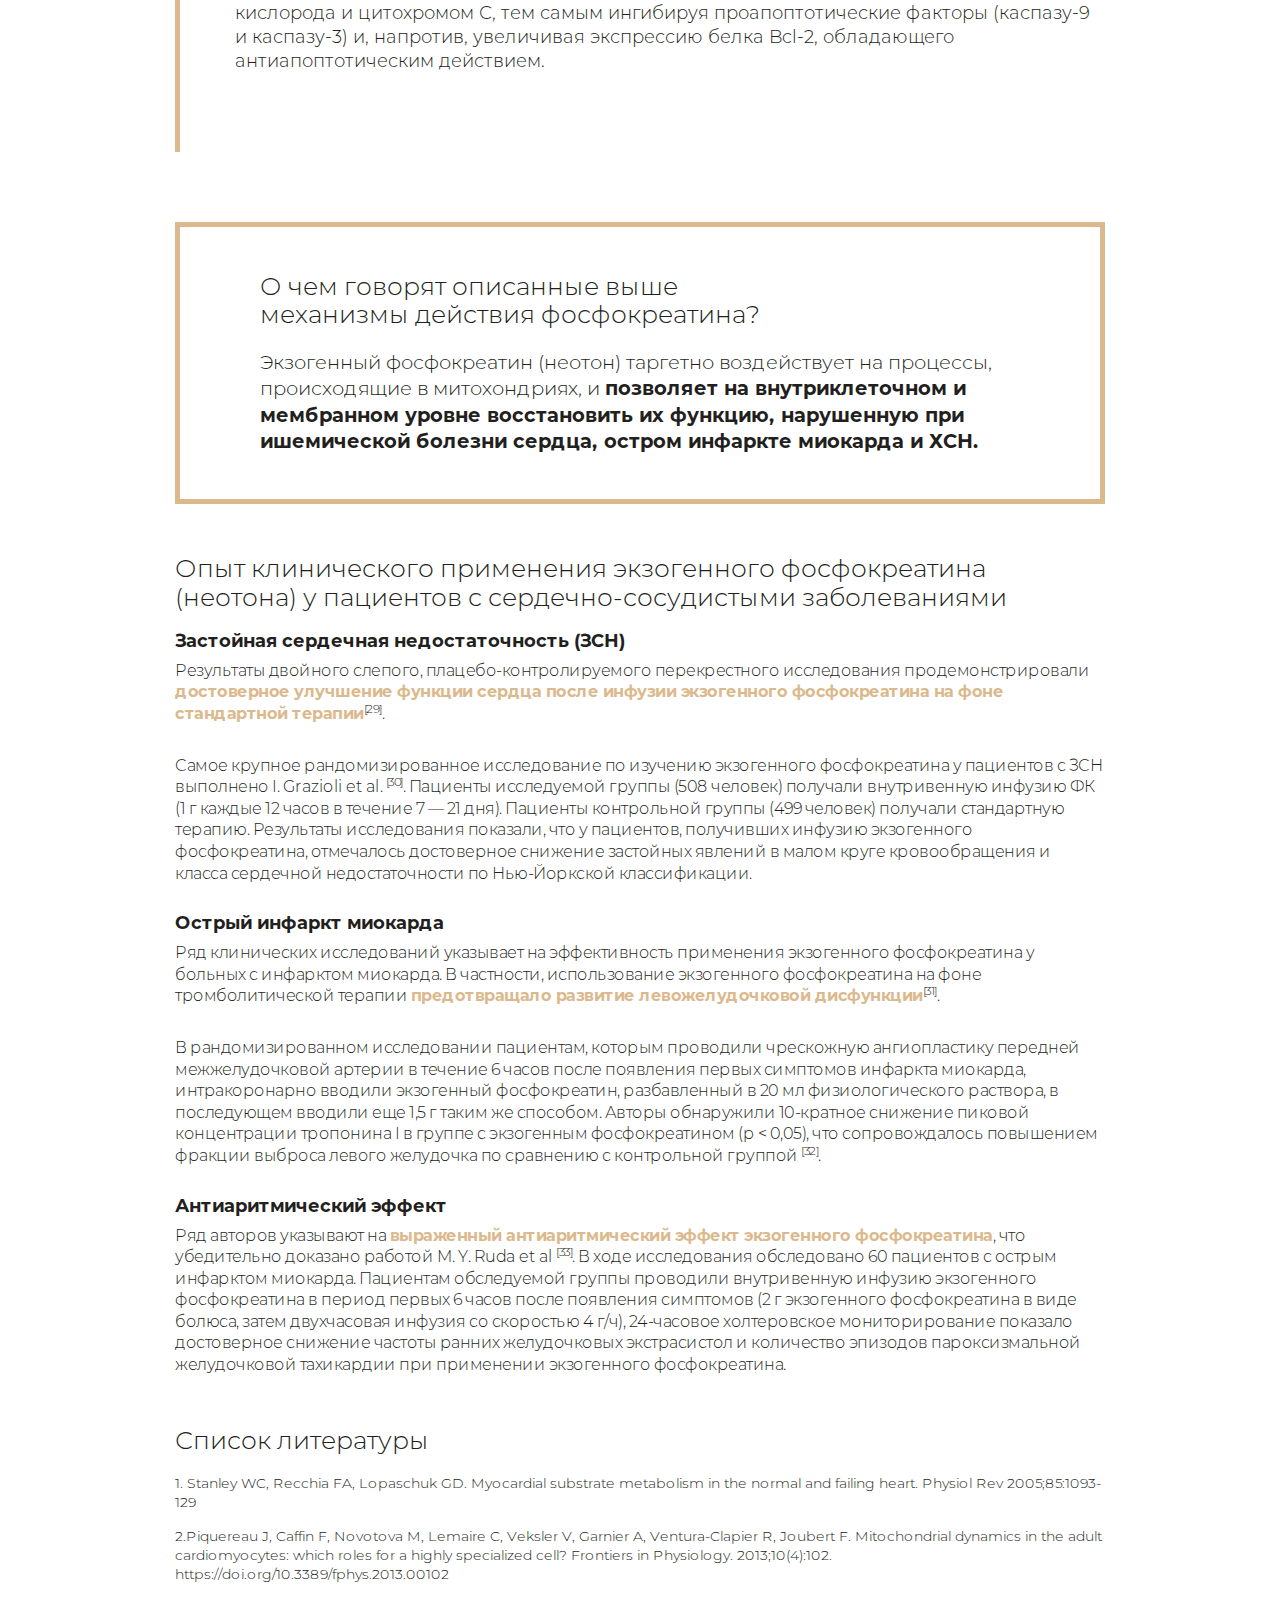
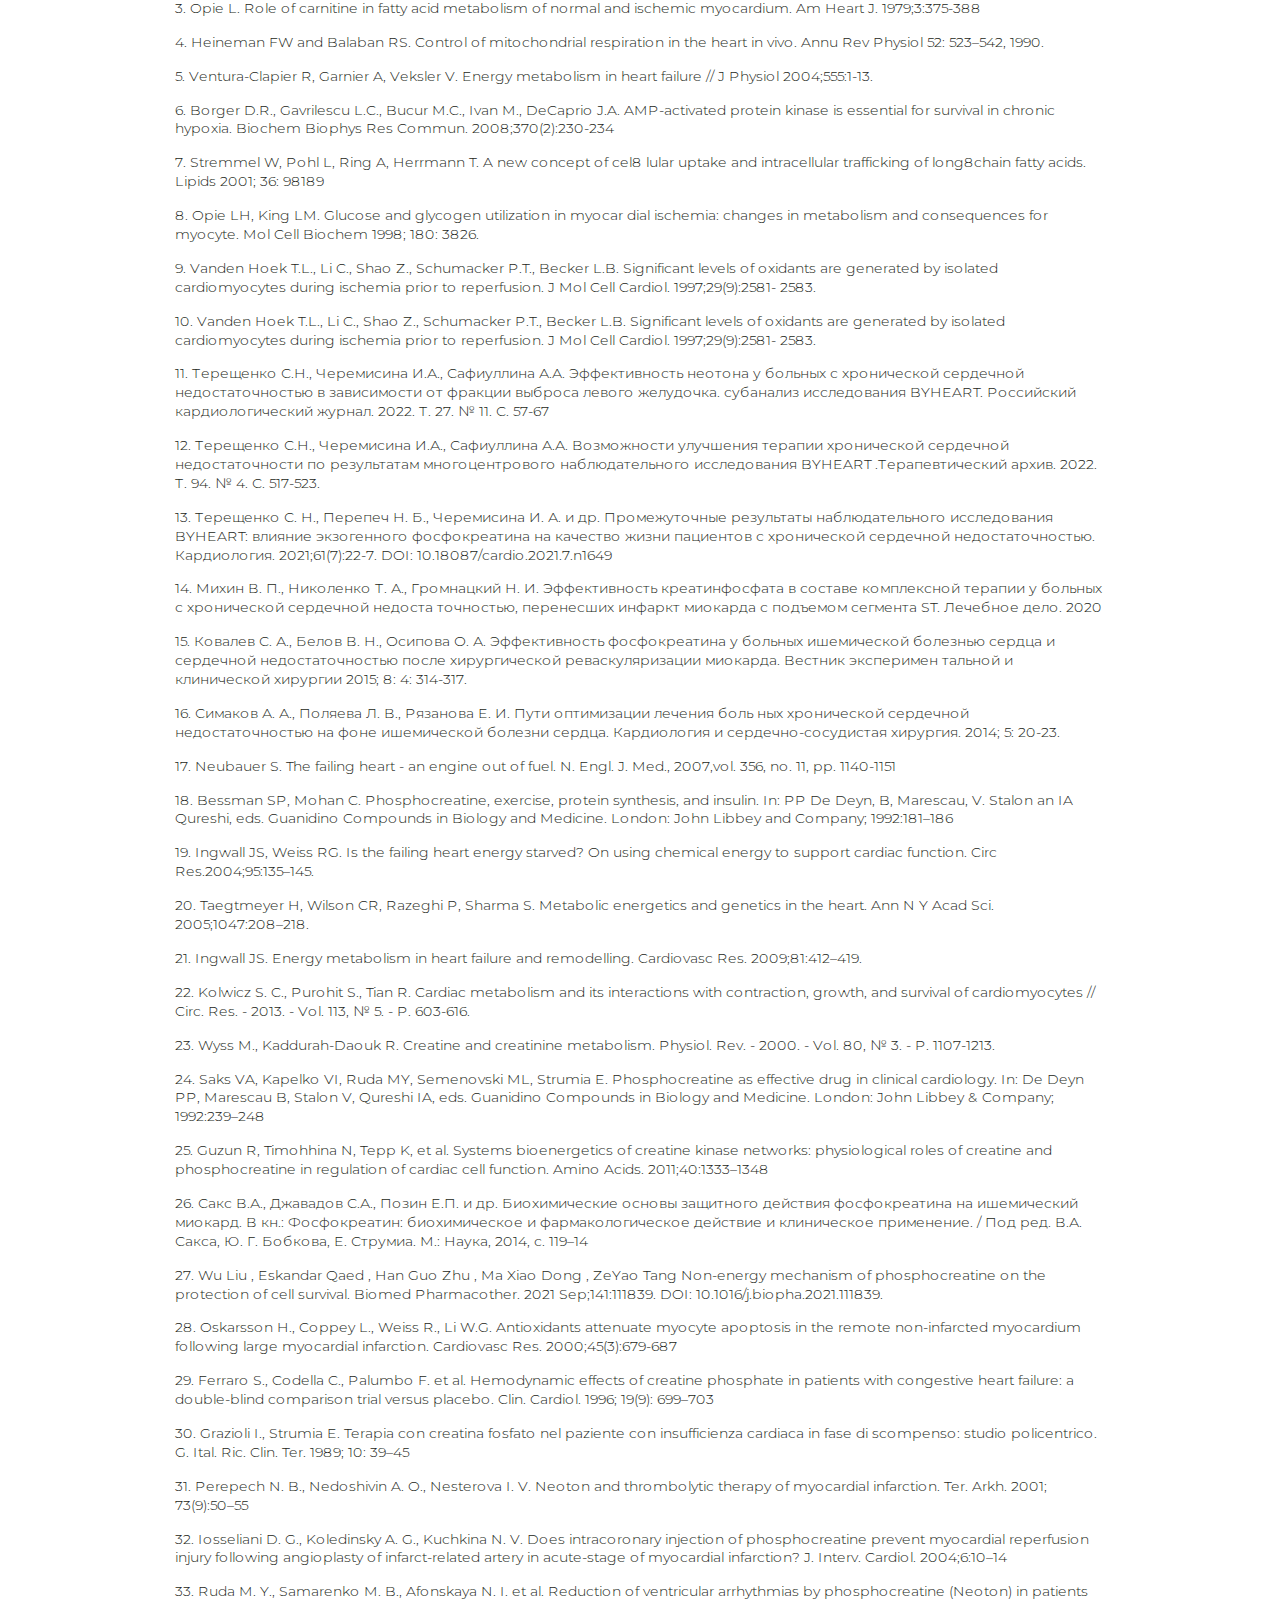
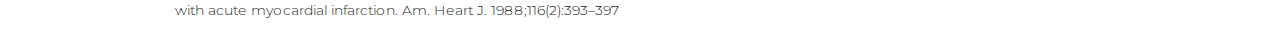
==== commit 00830b68: "правки 1" ====
--- a/index.html
+++ b/index.html
@@ -129,7 +129,7 @@
 									В разных клетках митохондрии 
 									присутствуют в разном количестве. Более 
 									90% своей энергии сердечная мышца вырабатывает
-									за счет митохондриального дыхания <a href="#links"><sup>[1]</sup></a>. 
+									за счет митохондриального дыхания <a href="#links" data-link="1"><sup>[1]</sup></a>. 
 									В кардиомиоцитах митохондрии занимают 
 									около 30% пространства, производя в сутки АТФ 
 									в количестве, в 15-20 раз превышающем массу самого сердца.
@@ -139,7 +139,7 @@
 									в непосредственной близости к миофиламентам 
 									(структуре в виде нитей, образующих цитоскелет 
 									клетки) и соединяются между собой хорошо развитой 
-									системой межмитохондриальных контактов <a href="#links"><sup>[2]</sup></a>.
+									системой межмитохондриальных контактов <a href="#links" data-link="2"><sup>[2]</sup></a>.
 								</p>
 							</div>
 							<div class="info-block__bottom">
@@ -170,19 +170,19 @@
 									фосфорилирования в митохондриях (синтез АТФ), 
 									а оставшаяся часть образуется в результате гликолиза 
 									и образования гуанозинтрифосфата (ГТФ) в митохондриях
-									в цикле Кребса <a href="#links"><sup>[3]</sup></a>.
+									в цикле Кребса <a href="#links" data-link="3"><sup>[3]</sup></a>.
 								</p>
 								<p>
 									Приблизительно 60–70 % энергии, которая выделяется 
 									при гидролизе АТФ, идет на «сокращения», а остальные 
 									30–40 % в основном используются для работы фермента
-									 Са-АТФазы и других ионных насосов <a href="#links"><sup>[2]</sup></a>.
+									 Са-АТФазы и других ионных насосов <a href="#links" data-link="2"><sup>[2]</sup></a>.
 								</p>
 								<p>
 									В здоровом сердце окислительное фосфорилирование 
 									тесно связано со скоростью гидролиза АТФ, так что 
 									содержание АТФ остается постоянным даже при 
-									значительном увеличении нагрузки на сердце <a href="#links">[4]</a>, 
+									значительном увеличении нагрузки на сердце <a href="#links" data-link="4"><sup>[4]</sup></a>, 
 									например во время интенсивных упражнений или острого 
 									катехоламинового стресса.
 								</p>
@@ -215,11 +215,11 @@
 									<li class="info-block__item">Достаточным количеством высокоэнергетических фосфатов и соотношением «фосфокреатин/АТФ»</li>
 									<li class="info-block__item">Эффективной передачей энергии от митохондрий к местам утилизации энергии</li>
 									<li class="info-block__item">Адекватной локальной регуляцией соотношения «АТФ/аденозиндифосфат (АДФ)» ферментами АТФ-азами</li>
-									<li class="info-block__item">Эффективной обратной связью – передачей сигналов от мест утилизации <a href="#links">[5]</a></li>
+									<li class="info-block__item">Эффективной обратной связью – передачей сигналов от мест утилизации <a href="#links" data-link="5"><sup>[5]</sup></a></li>
 								</ul>
 							</div>
 							<div class="info-block__content">
-								<div>
+								<div  class="info-block__content-circle info-block__content-circle--1">
 									<p>
                     <b>При сердечной недостаточности и ишемическом повреждении миокарда</b> 
 										обнаруживаются дефекты образования, транспорта и утилизации 
@@ -227,7 +227,7 @@
 								  </p>
 								</div>
 								<span class="info-block__arrow"></span>
-								<div>
+								<div class="info-block__content-circle info-block__content-circle--2">
 									<p>
 										Наблюдается снижение продукции высокоэнергетических
 										 фосфатов, в том числе АТФ
@@ -239,7 +239,7 @@
 									Для вашего удобства мы подготовили дополнительные материалы, 
 									чтобы вы могли узнать больше про метаболизм при ишемии миокарда.
 								</p>
-								<button class="button">Скачать материалы</button>
+								<a href="downloads.html" class="button">Скачать материалы</a>
 							</div>
 						</div>
 						</div>
@@ -266,7 +266,7 @@
 									Согласно многочисленным исследованиям, экзогенный фосфокреатин 
 									(ЭФ) обладает кардиопротективным, антиишемическим и антиаритмическим 
 									эффектами, которые реализуются посредством многокомпонентного 
-									механизма [11-16].
+									механизма<a href="#links" data-link="11"><sup>[11-16]</sup></a>.
 								</p>
 								<p>
 									<span>Неотон («Альфасигма Рус», Италия)</span> – это лекарственный препарат 
@@ -455,10 +455,10 @@
 									мембраны из «жидкого» состояния в структурированное,
 									что обеспечивает снижение скорости распада 
 									фосфолипидов на лизофосфоглицериды и уменьшение
-									перекисного окисления липидов <a href="#links"><sup>[24]</sup></a>.
+									перекисного окисления липидов <a href="#links" data-link="24"><sup>[24]</sup></a>.
 								</p>
 								<b>Ингибирование накопления лизофосфоглицеридов</b>
-								<p>
+								<p class="info-block__text--2">
 									Экзогенный фосфокреатин (неотон) уменьшает 
 									разрушение мембранных фосфолипидов и замедляет 
 									образование лизофосфоглицеридов, которые влияют 
@@ -469,7 +469,7 @@
 									индуцированное ишемией, может 
 									способствовать возникновению злокачественной 
 									аритмии на ранних стадиях после ее возникновения
-									<a href="#links"><sup>[24,25]</sup></a>.
+									<a href="#links" data-link="24"><sup>[24,25]</sup></a>.
 								</p>
 							</div>		
 							<div class="info-block__image">
@@ -480,7 +480,7 @@
               </div>
 							<div class="info-block__comment">
 								Рис.2 Взаимодействие между фосфокреатином 
-								и полярными головками фосфолипидов<br>
+								и полярными головками фосфолипидов.<br>
 								Адаптировано Saks V.A. и др.
 							</div>
 						 </div>
@@ -509,7 +509,7 @@
                     Ингибирование деградации адениновых 
 										нуклеотидов происходит в сарколемме 
 										кардиомиоцита в реакции, катализируемой 
-										5'-нуклеотидазой <a href="#links"><sup>[27]</sup></a>.
+										5'-нуклеотидазой <a href="#links" data-link="27"><sup>[27]</sup></a>.
 									</p>
 									<button class="button button__active--2">Узнать больше</button>
 								</div>
@@ -529,14 +529,14 @@
 								<p>
 									Митохондрии регулируют сигнальные пути, 
 									которые обеспечивают запрограммированную гибель клеток (апоптоз) 
-									посредством ограничения окислительно-восстановительных реакций <a href="#links"><sup>[27]</sup></a>.
+									посредством ограничения окислительно-восстановительных реакций <a href="#links" data-link="27"><sup>[27]</sup></a>.
 								</p>
 								<div class="info-block__bordering">
 									<p>
 										Экзогенный фосфокреатин (неотон) может влиять на 
 										липополисахарид-индуцированный апоптоз кардиомиоцитов, 
 										регулируя баланс проапоптических и 
-										антиапоптических молекул <a href="#links"><sup>[28]</sup></a>:
+										антиапоптических молекул <a href="#links" data-link="28"><sup>[28]</sup></a>:
 									</p>
 									<ul class="info-block__list">
 										<li class="info-block__item">
@@ -586,12 +586,12 @@
 									перекрестного исследования продемонстрировали 
 									<span>достоверное улучшение функции сердца после инфузии 
 									экзогенного фосфокреатина на фоне стандартной 
-									терапии</span><a href="#links"><sup>[29]</sup></a>.
+									терапии</span><a href="#links" data-link="29"><sup>[29]</sup></a>.
 								</p>
 								<p>
 									Самое крупное рандомизированное исследование по 
 									изучению экзогенного фосфокреатина у пациентов 
-									с ЗСН выполнено I. Grazioli et al. <a href="#links"><sup>[30]</sup></a>. 
+									с ЗСН выполнено I. Grazioli et al. <a href="#links" data-link="30"><sup>[30]</sup></a>. 
 									Пациенты исследуемой группы (508 человек) 
 									получали внутривенную инфузию ФК (1 г каждые 12 
 									часов в течение 7 — 21 дня). Пациенты контрольной 
@@ -609,7 +609,7 @@
 									инфарктом миокарда. В частности, использование 
 									экзогенного фосфокреатина на фоне тромболитической 
 									терапии <span>предотвращало развитие левожелудочковой 
-									дисфункции</span><a href="#links"><sup>[31]</sup></a>.
+									дисфункции</span><a href="#links" data-link="31"><sup>[31]</sup></a>.
 								</p>
 								<p>
 									В рандомизированном исследовании пациентам, 
@@ -624,14 +624,14 @@
 									концентрации тропонина I в группе с экзогенным 
 									фосфокреатином (p < 0,05), что сопровождалось 
 									повышением фракции выброса левого желудочка по 
-									сравнению с контрольной группой <a href="#links"><sup>[32]</sup></a>.
+									сравнению с контрольной группой <a href="#links" data-link="32"><sup>[32]</sup></a>.
 								</p>
 								<b>Антиаритмический эффект</b>
 								<p>
-									Ряд авторов указывают на выраженный 
+									Ряд авторов указывают на <span>выраженный 
 									антиаритмический эффект экзогенного 
-									фосфокреатина, что убедительно доказано 
-									работой M. Y. Ruda et al. <a href="#links"><sup>[33]</sup></a> В ходе 
+									фосфокреатина</span>, что убедительно доказано 
+									работой M. Y. Ruda et al <a href="#links" data-link="33"><sup>[33]</sup></a>. В ходе 
 									исследования обследовано 60 пациентов с 
 									острым инфарктом миокарда. Пациентам 
 									обследуемой группы проводили внутривенную 
@@ -883,7 +883,7 @@
 								Далее фосфокреатин покидает митохондрию и диффундирует к 
 								цитозольной креатинфосфокиназе к местам потребления энергии, 
 								регенерируя АТФ из АДФ. Креатин, образованный при гидролизе 
-								фосфокреатина обратно диффундирует к митохондрии, замыкая цикл [23].
+								фосфокреатина обратно диффундирует к митохондрии, замыкая цикл <sup>[23]</sup>.
 							</p>
 							<button class="button button-back--1" type="button" title="Вернуться к лонгриду">Вернуться к лонгриду</button>
 						</div>
@@ -910,7 +910,7 @@
 									служащего субстратом для образования АТФ, так как 
 									препятствует деградации АМФ до аденина и необратимому 
 									выходу его из клетки, в результате чего ресинтез АТФ 
-									становится невозможным [26] . Подробная схема представлена 
+									становится невозможным <sup>[26]</sup> . Подробная схема представлена 
 									на рисунке 3.
 								</li>
 								<li class="info-block__item">
